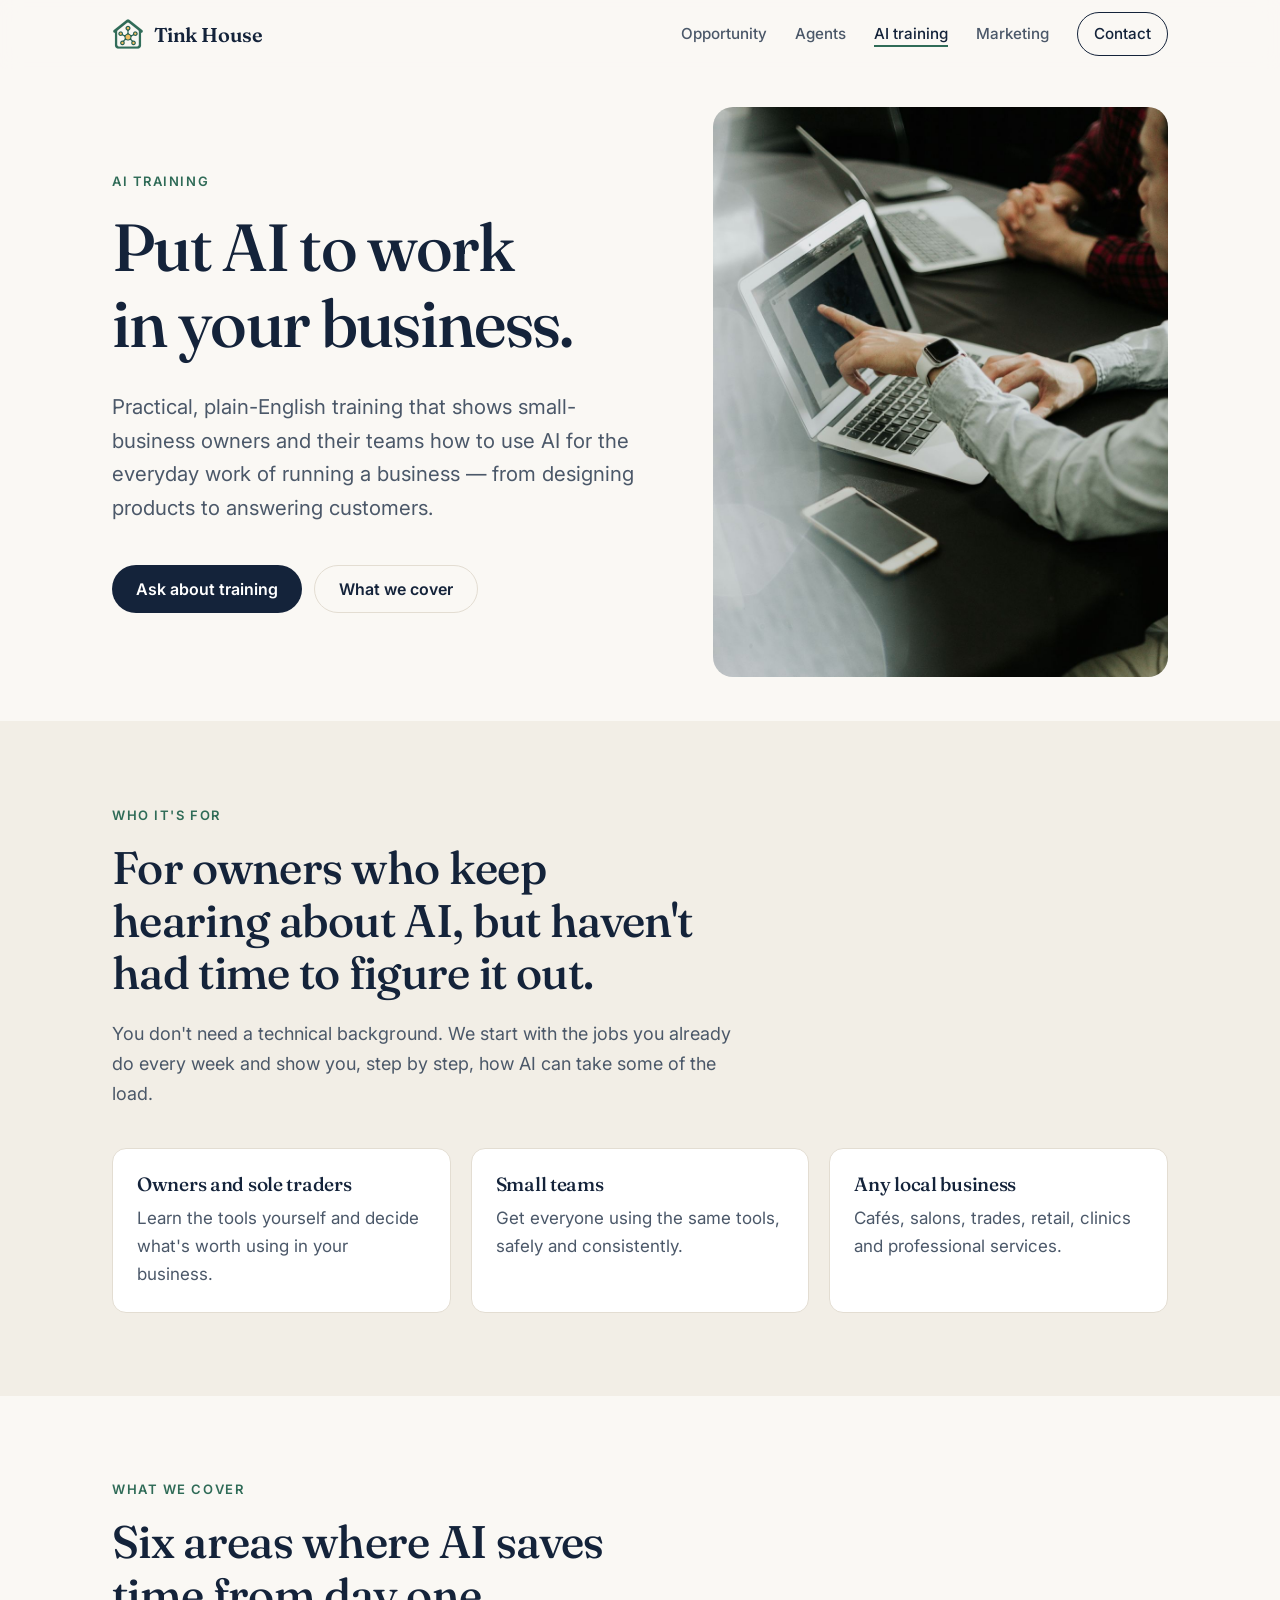
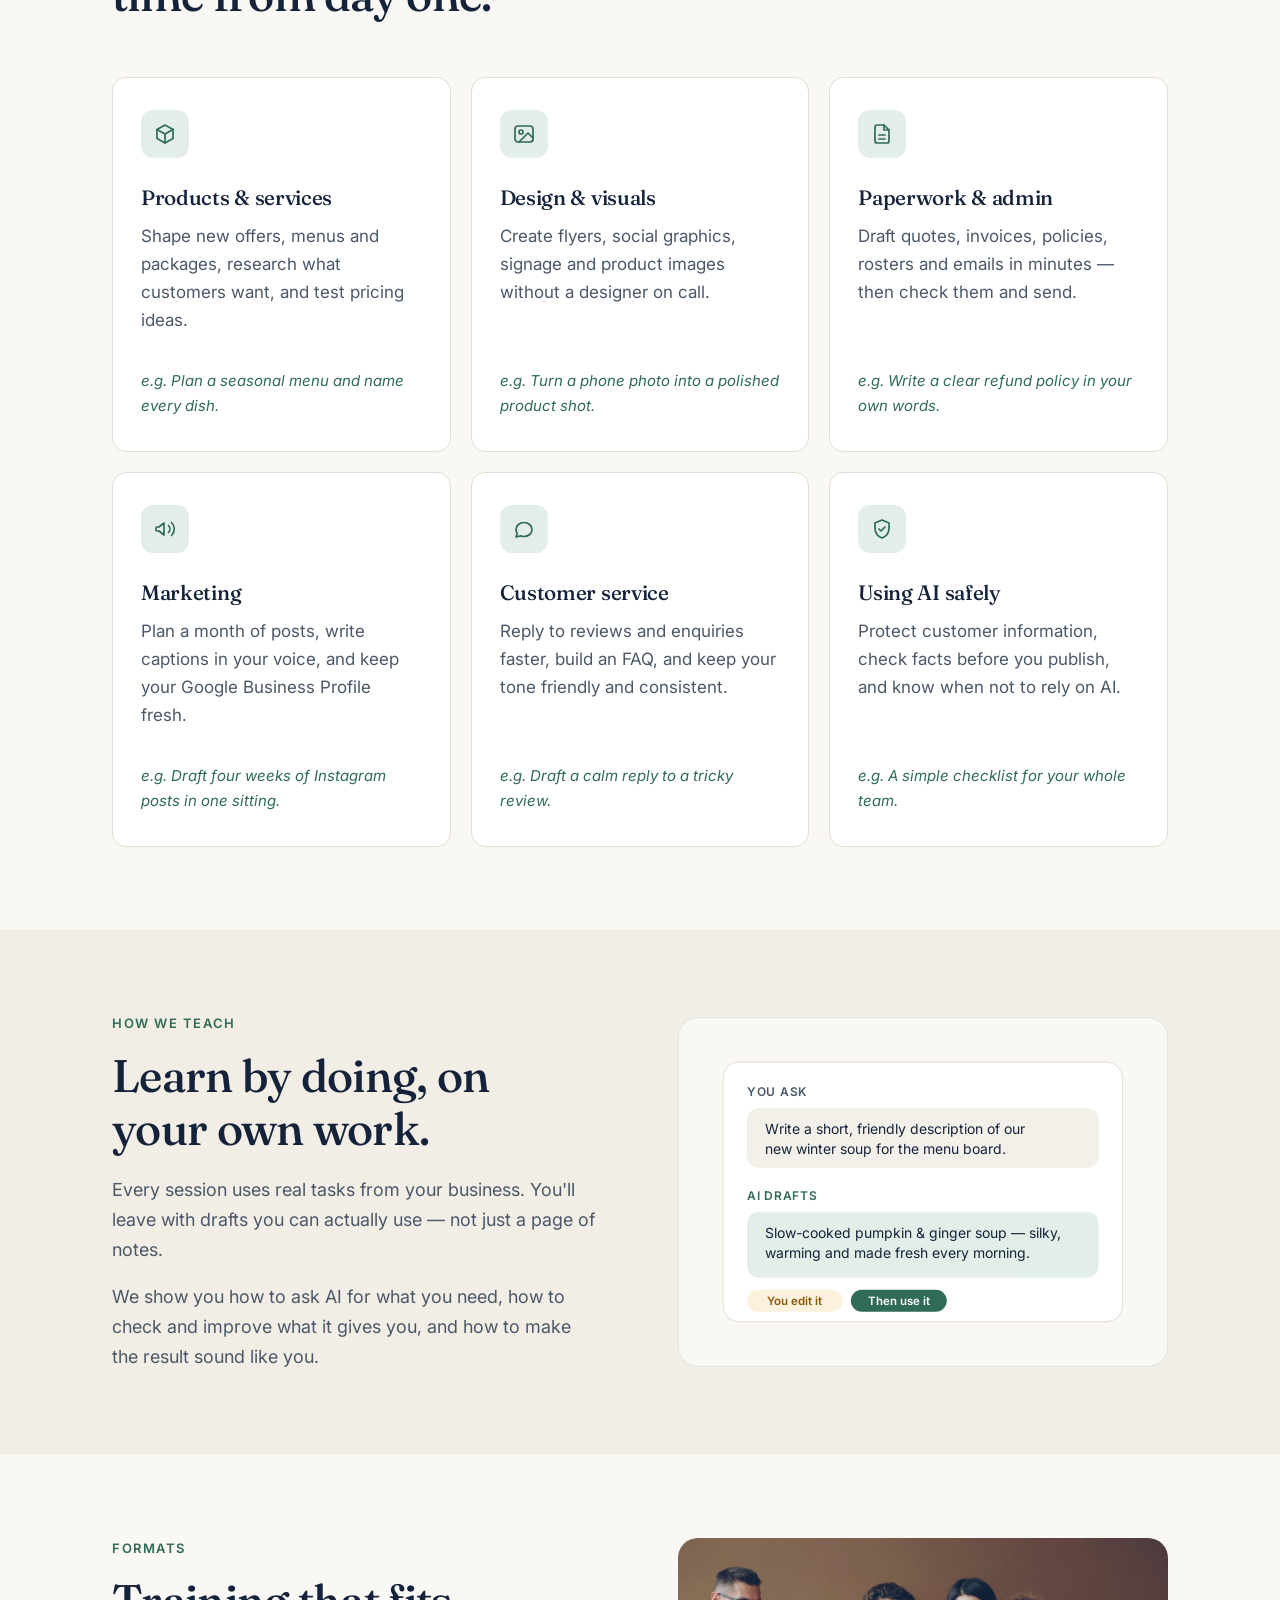
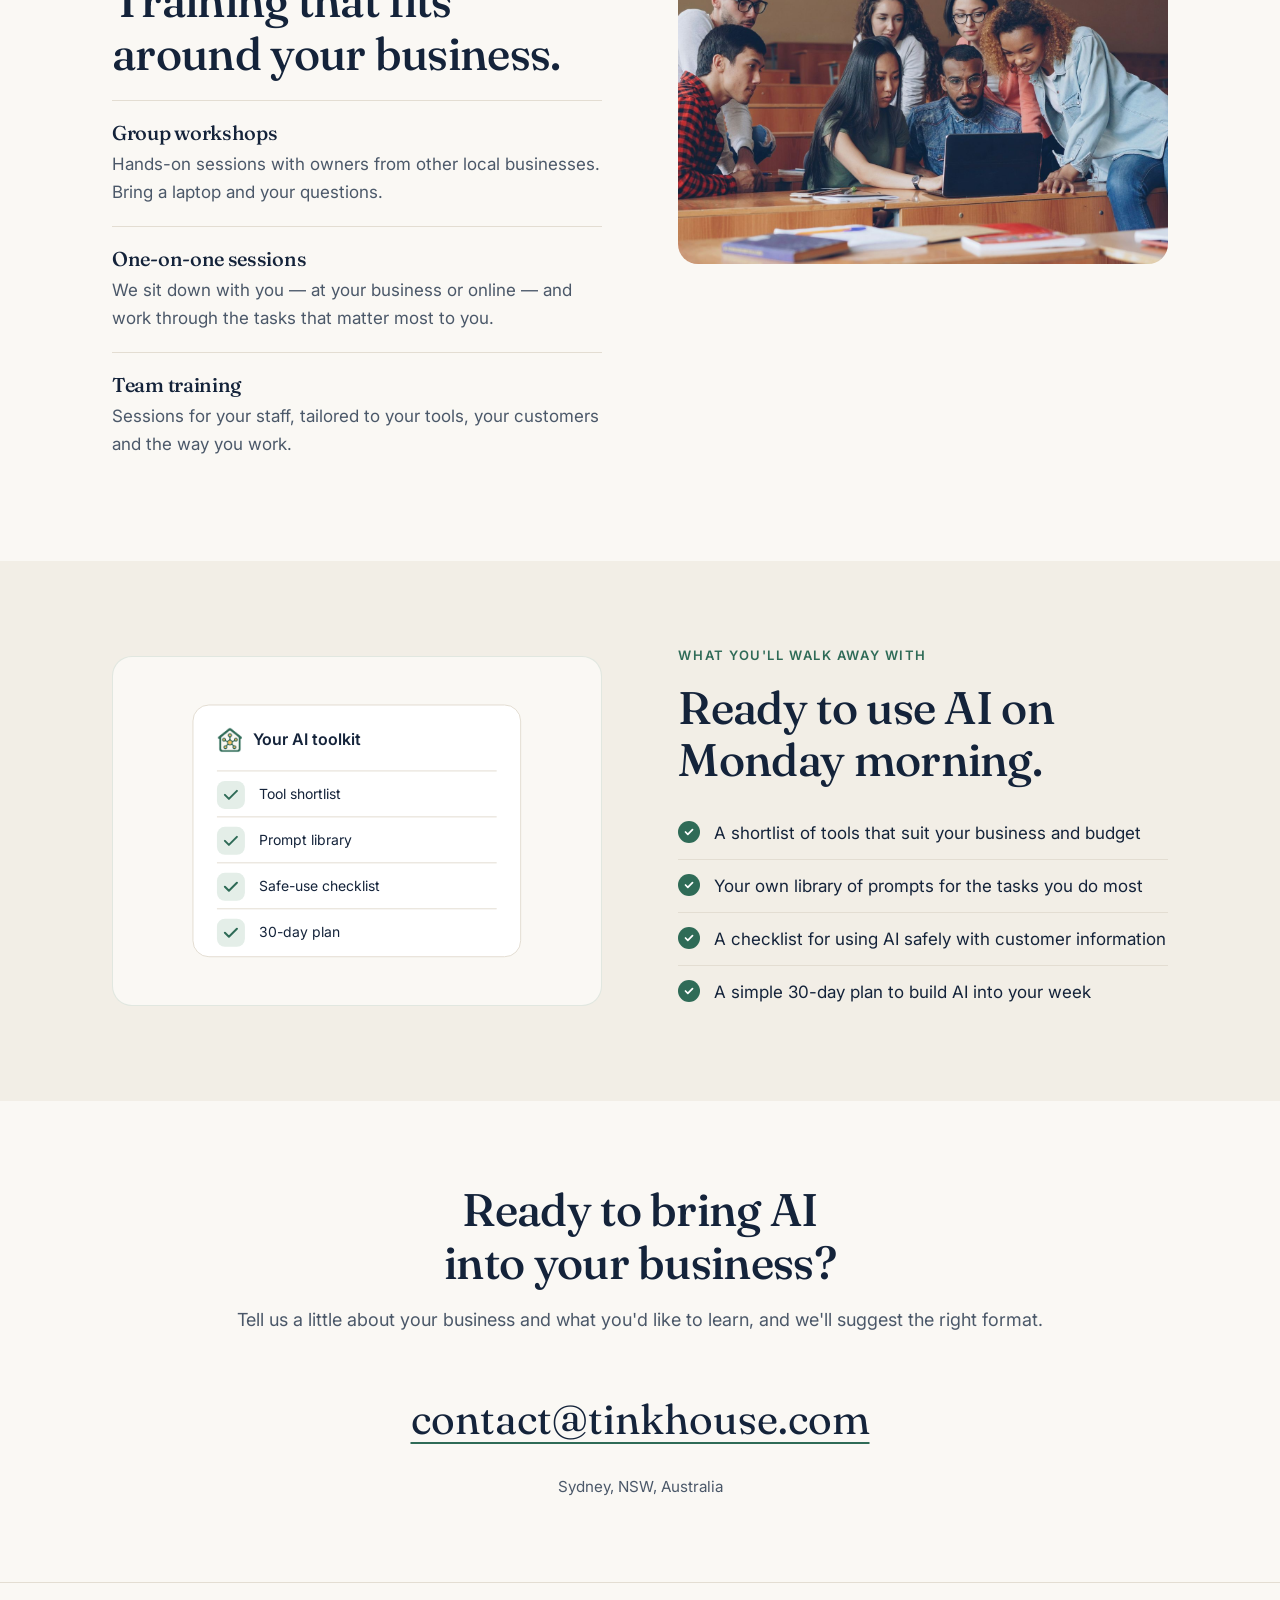
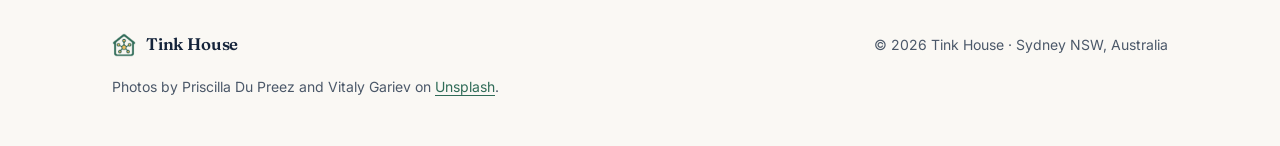
==== ai-training/index.html @ 7a5f5cc2 "Add AI training and marketing service pages, photos and channel icons - New pages: /ai-training/ and" ====
<!doctype html>
<html lang="en-AU">
<head>
  <meta charset="utf-8">
  <meta name="viewport" content="width=device-width, initial-scale=1">
  <title>AI training for small businesses — Tink House</title>
  <meta name="description" content="Practical, plain-English AI training for small-business owners and teams in Sydney — product design, visuals, paperwork, marketing and customer service.">
  <link rel="canonical" href="https://www.tinkhouse.com/ai-training/">
  <meta name="theme-color" content="#FAF8F4">

  <meta property="og:type" content="website">
  <meta property="og:site_name" content="Tink House">
  <meta property="og:title" content="AI training for small businesses — Tink House">
  <meta property="og:description" content="Practical, plain-English training that shows owners and their teams how to use AI for the everyday work of running a business.">
  <meta property="og:url" content="https://www.tinkhouse.com/ai-training/">
  <meta property="og:image" content="https://www.tinkhouse.com/assets/img/og-image.png">
  <meta property="og:image:width" content="1200">
  <meta property="og:image:height" content="630">
  <meta property="og:locale" content="en_AU">
  <meta name="twitter:card" content="summary_large_image">

  <link rel="icon" href="/favicon.ico" sizes="48x48">
  <link rel="icon" href="/assets/img/favicon-32x32.png" type="image/png" sizes="32x32">
  <link rel="apple-touch-icon" href="/assets/img/apple-touch-icon.png">
  <link rel="preconnect" href="https://fonts.googleapis.com">
  <link rel="preconnect" href="https://fonts.gstatic.com" crossorigin>
  <link href="https://fonts.googleapis.com/css2?family=Fraunces:opsz,wght@9..144,400;9..144,500;9..144,600&family=Inter:wght@400;500;600&display=swap" rel="stylesheet">
  <link rel="stylesheet" href="/assets/css/style.css">
  <script src="/assets/js/main.js" defer></script>
</head>
<body>
  <a class="skip-link" href="#main">Skip to content</a>

  <header class="site-header">
    <div class="container header-inner">
      <a class="brand" href="/" aria-label="Tink House home">
        <img src="/assets/img/logo.png" alt="" width="32" height="32">
        <span>Tink House</span>
      </a>
      <button class="nav-toggle" type="button" aria-expanded="false" aria-controls="site-nav">
        <span class="sr-only">Menu</span>
        <svg viewBox="0 0 24 24" width="24" height="24" aria-hidden="true"><path d="M4 7h16M4 12h16M4 17h16" /></svg>
      </button>
      <nav id="site-nav" class="site-nav" aria-label="Main">
        <a href="/#opportunity">Opportunity</a>
        <a href="/#building">Agents</a>
        <a href="/ai-training/" aria-current="page">AI training</a>
        <a href="/marketing/">Marketing</a>
        <a href="#contact" class="nav-cta">Contact</a>
      </nav>
    </div>
  </header>

  <main id="main">
    <!-- Hero -->
    <section class="hero" id="top">
      <div class="container hero-grid">
        <div class="hero-copy">
          <p class="eyebrow">AI training</p>
          <h1>Put AI to work in your business.</h1>
          <p class="lede">Practical, plain-English training that shows small-business owners and their teams how to use AI for the everyday work of running a business — from designing products to answering customers.</p>
          <div class="actions">
            <a class="btn btn-primary" href="mailto:contact@tinkhouse.com?subject=AI%20training">Ask about training</a>
            <a class="btn btn-ghost" href="#modules">What we cover</a>
          </div>
        </div>
        <figure class="hero-photo">
          <img src="/assets/img/photos/training-hero.jpg" alt="Two people working through a task together on a laptop" width="1000" height="1250" fetchpriority="high">
        </figure>
      </div>
    </section>

    <!-- Who it's for -->
    <section class="section section-alt" aria-labelledby="who-title">
      <div class="container">
        <p class="eyebrow">Who it's for</p>
        <h2 id="who-title">For owners who keep hearing about AI, but haven't had time to figure it out.</h2>
        <p class="section-intro">You don't need a technical background. We start with the jobs you already do every week and show you, step by step, how AI can take some of the load.</p>

        <ul class="mini-tiles">
          <li>
            <h3>Owners and sole traders</h3>
            <p>Learn the tools yourself and decide what's worth using in your business.</p>
          </li>
          <li>
            <h3>Small teams</h3>
            <p>Get everyone using the same tools, safely and consistently.</p>
          </li>
          <li>
            <h3>Any local business</h3>
            <p>Cafés, salons, trades, retail, clinics and professional services.</p>
          </li>
        </ul>
      </div>
    </section>

    <!-- Modules -->
    <section class="section" id="modules" aria-labelledby="modules-title">
      <div class="container">
        <p class="eyebrow">What we cover</p>
        <h2 id="modules-title">Six areas where AI saves time from day one.</h2>

        <div class="cards cards-6">
          <article class="card">
            <div class="card-icon" aria-hidden="true">
              <svg viewBox="0 0 24 24"><path d="M4 7.5 12 3l8 4.5v9L12 21l-8-4.5z"/><path d="M4 7.5 12 12l8-4.5M12 12v9"/></svg>
            </div>
            <h3>Products &amp; services</h3>
            <p>Shape new offers, menus and packages, research what customers want, and test pricing ideas.</p>
            <p class="card-example">e.g. Plan a seasonal menu and name every dish.</p>
          </article>

          <article class="card">
            <div class="card-icon" aria-hidden="true">
              <svg viewBox="0 0 24 24"><rect x="3" y="4" width="18" height="16" rx="3"/><circle cx="9" cy="10" r="2"/><path d="m21 16-5-5-9 9"/></svg>
            </div>
            <h3>Design &amp; visuals</h3>
            <p>Create flyers, social graphics, signage and product images without a designer on call.</p>
            <p class="card-example">e.g. Turn a phone photo into a polished product shot.</p>
          </article>

          <article class="card">
            <div class="card-icon" aria-hidden="true">
              <svg viewBox="0 0 24 24"><path d="M14 3H7a2 2 0 0 0-2 2v14a2 2 0 0 0 2 2h10a2 2 0 0 0 2-2V8z"/><path d="M14 3v5h5M9 13h6M9 17h6"/></svg>
            </div>
            <h3>Paperwork &amp; admin</h3>
            <p>Draft quotes, invoices, policies, rosters and emails in minutes — then check them and send.</p>
            <p class="card-example">e.g. Write a clear refund policy in your own words.</p>
          </article>

          <article class="card">
            <div class="card-icon" aria-hidden="true">
              <svg viewBox="0 0 24 24"><path d="M3 11v2a1 1 0 0 0 1 1h2l5 4V6L6 10H4a1 1 0 0 0-1 1z"/><path d="M15.5 8.5a5 5 0 0 1 0 7M18.5 5.5a9 9 0 0 1 0 13"/></svg>
            </div>
            <h3>Marketing</h3>
            <p>Plan a month of posts, write captions in your voice, and keep your Google Business Profile fresh.</p>
            <p class="card-example">e.g. Draft four weeks of Instagram posts in one sitting.</p>
          </article>

          <article class="card">
            <div class="card-icon" aria-hidden="true">
              <svg viewBox="0 0 24 24"><path d="M20 12.5c0 4-3.6 7-8 7-1.2 0-2.3-.2-3.3-.6L4 20l1.2-3.6C4.4 15.3 4 14 4 12.5c0-4 3.6-7 8-7s8 3 8 7z"/></svg>
            </div>
            <h3>Customer service</h3>
            <p>Reply to reviews and enquiries faster, build an FAQ, and keep your tone friendly and consistent.</p>
            <p class="card-example">e.g. Draft a calm reply to a tricky review.</p>
          </article>

          <article class="card">
            <div class="card-icon" aria-hidden="true">
              <svg viewBox="0 0 24 24"><path d="M12 3 5 6v5c0 4.5 3 8.4 7 10 4-1.6 7-5.5 7-10V6z"/><path d="m9 12 2 2 4-4"/></svg>
            </div>
            <h3>Using AI safely</h3>
            <p>Protect customer information, check facts before you publish, and know when not to rely on AI.</p>
            <p class="card-example">e.g. A simple checklist for your whole team.</p>
          </article>
        </div>
      </div>
    </section>

    <!-- Learn by doing -->
    <section class="section section-alt" aria-labelledby="doing-title">
      <div class="container split-media">
        <div>
          <p class="eyebrow">How we teach</p>
          <h2 id="doing-title">Learn by doing, on your own work.</h2>
          <p class="split-text">Every session uses real tasks from your business. You'll leave with drafts you can actually use — not just a page of notes.</p>
          <p class="split-text">We show you how to ask AI for what you need, how to check and improve what it gives you, and how to make the result sound like you.</p>
        </div>
        <figure class="illus">
          <svg viewBox="0 0 440 300" role="img" aria-label="Illustration: an owner asks AI to write a menu description and gets a draft back to edit">
            <g font-family="Inter, system-ui, sans-serif">
              <rect x="20" y="20" width="400" height="260" rx="16" fill="#fff" stroke="#E3DDD2"/>
              <text x="44" y="54" font-size="12" font-weight="600" fill="#4B5869" letter-spacing=".06em">YOU ASK</text>
              <rect x="44" y="66" width="352" height="60" rx="12" fill="#F3F0EA"/>
              <text x="62" y="92" font-size="14" fill="#14233A">Write a short, friendly description of our</text>
              <text x="62" y="112" font-size="14" fill="#14233A">new winter soup for the menu board.</text>

              <text x="44" y="158" font-size="12" font-weight="600" fill="#2F6B57" letter-spacing=".06em">AI DRAFTS</text>
              <rect x="44" y="170" width="352" height="66" rx="12" fill="#E4EEE8"/>
              <text x="62" y="196" font-size="14" fill="#14233A">Slow-cooked pumpkin &amp; ginger soup — silky,</text>
              <text x="62" y="216" font-size="14" fill="#14233A">warming and made fresh every morning.</text>

              <rect x="44" y="248" width="96" height="22" rx="11" fill="#FBF1DC"/>
              <text x="92" y="263" font-size="11.5" font-weight="600" fill="#8A5A0B" text-anchor="middle">You edit it</text>
              <rect x="148" y="248" width="96" height="22" rx="11" fill="#2F6B57"/>
              <text x="196" y="263" font-size="11.5" font-weight="600" fill="#fff" text-anchor="middle">Then use it</text>
            </g>
          </svg>
        </figure>
      </div>
    </section>

    <!-- Formats -->
    <section class="section" aria-labelledby="formats-title">
      <div class="container">
        <div class="split-media split-media-top">
          <div>
            <p class="eyebrow">Formats</p>
            <h2 id="formats-title">Training that fits around your business.</h2>
            <ul class="format-list">
              <li>
                <h3>Group workshops</h3>
                <p>Hands-on sessions with owners from other local businesses. Bring a laptop and your questions.</p>
              </li>
              <li>
                <h3>One-on-one sessions</h3>
                <p>We sit down with you — at your business or online — and work through the tasks that matter most to you.</p>
              </li>
              <li>
                <h3>Team training</h3>
                <p>Sessions for your staff, tailored to your tools, your customers and the way you work.</p>
              </li>
            </ul>
          </div>
          <figure class="photo">
            <img src="/assets/img/photos/training-workshop.jpg" alt="A small group gathered around a laptop during a hands-on workshop" width="1400" height="933" loading="lazy">
          </figure>
        </div>
      </div>
    </section>

    <!-- Takeaways -->
    <section class="section section-alt" aria-labelledby="takeaways-title">
      <div class="container split-media split-media-reverse">
        <div>
          <p class="eyebrow">What you'll walk away with</p>
          <h2 id="takeaways-title">Ready to use AI on Monday morning.</h2>
          <ul class="checklist">
            <li>A shortlist of tools that suit your business and budget</li>
            <li>Your own library of prompts for the tasks you do most</li>
            <li>A checklist for using AI safely with customer information</li>
            <li>A simple 30-day plan to build AI into your week</li>
          </ul>
        </div>
        <figure class="illus">
          <svg viewBox="0 0 440 300" role="img" aria-label="Illustration: a toolkit card listing a tool shortlist, a prompt library, a safe-use checklist and a 30-day plan">
            <g font-family="Inter, system-ui, sans-serif">
              <rect x="56" y="24" width="328" height="252" rx="16" fill="#fff" stroke="#E3DDD2"/>
              <image href="/assets/img/logo.png" x="80" y="46" width="26" height="26"/>
              <text x="116" y="64" font-size="16" font-weight="600" fill="#14233A">Your AI toolkit</text>
              <g stroke="#E3DDD2"><path d="M80 90h280M80 136h280M80 182h280M80 228h280"/></g>
              <g font-size="14" fill="#14233A">
                <text x="122" y="118">Tool shortlist</text>
                <text x="122" y="164">Prompt library</text>
                <text x="122" y="210">Safe-use checklist</text>
                <text x="122" y="256">30-day plan</text>
              </g>
              <g fill="#E4EEE8">
                <rect x="80" y="100" width="28" height="28" rx="8"/>
                <rect x="80" y="146" width="28" height="28" rx="8"/>
                <rect x="80" y="192" width="28" height="28" rx="8"/>
                <rect x="80" y="238" width="28" height="28" rx="8"/>
              </g>
              <g fill="none" stroke="#2F6B57" stroke-width="2" stroke-linecap="round" stroke-linejoin="round">
                <path d="m88 114 4 4 8-8M88 160l4 4 8-8M88 206l4 4 8-8M88 252l4 4 8-8"/>
              </g>
            </g>
          </svg>
        </figure>
      </div>
    </section>

    <!-- Contact -->
    <section class="section contact" id="contact" aria-labelledby="contact-title">
      <div class="container">
        <h2 id="contact-title">Ready to bring AI into your business?</h2>
        <p>Tell us a little about your business and what you'd like to learn, and we'll suggest the right format.</p>
        <a class="contact-email" href="mailto:contact@tinkhouse.com?subject=AI%20training">contact@tinkhouse.com</a>
        <p class="contact-place">Sydney, NSW, Australia</p>
      </div>
    </section>
  </main>

  <footer class="site-footer">
    <div class="container">
      <div class="footer-top">
        <a class="brand brand-small" href="/">
          <img src="/assets/img/logo.png" alt="" width="24" height="24">
          <span>Tink House</span>
        </a>
        <p>&copy; <span data-year>2026</span> Tink House · Sydney NSW, Australia</p>
      </div>
      <p class="credits">Photos by Priscilla Du Preez and Vitaly Gariev on <a href="https://unsplash.com" rel="noopener">Unsplash</a>.</p>
    </div>
  </footer>
</body>
</html>
---- assets/css/style.css ----
/* ==========================================================================
   Tink House — design tokens
   Change brand colours here once a final logo/palette is decided.
   ========================================================================== */
:root {
  color-scheme: light;

  --bg: #FAF8F4;          /* warm off-white */
  --bg-alt: #F2EEE6;      /* section band */
  --surface: #FFFFFF;
  --ink: #14233A;         /* deep navy */
  --ink-soft: #4B5869;
  --line: #E3DDD2;
  --accent: #2F6B57;      /* eucalyptus green */
  --accent-strong: #24584A;
  --accent-soft: #E4EEE8;

  --font-display: "Fraunces", Georgia, "Times New Roman", serif;
  --font-body: "Inter", system-ui, -apple-system, "Segoe UI", Roboto, sans-serif;

  --radius: 14px;
  --container: 1120px;
  --gutter: clamp(16px, 4vw, 32px);
  --section-y: clamp(48px, 6.5vw, 88px);
}

/* ==========================================================================
   Base
   ========================================================================== */
*,
*::before,
*::after { box-sizing: border-box; }

html { scroll-behavior: smooth; scroll-padding-top: 80px; }
@media (prefers-reduced-motion: reduce) { html { scroll-behavior: auto; } }

body {
  margin: 0;
  background: var(--bg);
  color: var(--ink);
  font-family: var(--font-body);
  font-size: 1.0625rem;
  line-height: 1.65;
  -webkit-font-smoothing: antialiased;
  text-rendering: optimizeLegibility;
}

img, svg { display: block; max-width: 100%; }

h1, h2, h3 {
  font-family: var(--font-display);
  font-weight: 500;
  line-height: 1.15;
  letter-spacing: -0.015em;
  margin: 0;
  text-wrap: balance;
}
h1 { font-size: clamp(2.5rem, 6.2vw, 4.5rem); letter-spacing: -0.025em; }
h2 { font-size: clamp(1.9rem, 4vw, 2.85rem); }
h3 { font-size: 1.3rem; }

p { margin: 0 0 1em; }
p:last-child { margin-bottom: 0; }

a { color: var(--accent); text-underline-offset: 3px; }
a:hover { color: var(--accent-strong); }

:focus-visible {
  outline: 3px solid var(--accent);
  outline-offset: 3px;
  border-radius: 4px;
}

.container {
  width: 100%;
  max-width: var(--container);
  margin-inline: auto;
  padding-inline: var(--gutter);
}

.sr-only {
  position: absolute;
  width: 1px; height: 1px;
  padding: 0; margin: -1px;
  overflow: hidden;
  clip: rect(0 0 0 0);
  white-space: nowrap;
  border: 0;
}

.skip-link {
  position: absolute;
  left: 16px; top: -48px;
  padding: 8px 14px;
  background: var(--ink);
  color: #fff;
  border-radius: 8px;
  z-index: 100;
}
.skip-link:focus { top: 12px; color: #fff; }

/* ==========================================================================
   Header
   ========================================================================== */
.site-header {
  position: sticky;
  top: 0;
  z-index: 50;
  background: color-mix(in srgb, var(--bg) 88%, transparent);
  backdrop-filter: saturate(160%) blur(10px);
  -webkit-backdrop-filter: saturate(160%) blur(10px);
  border-bottom: 1px solid transparent;
  transition: border-color .2s ease;
}
.site-header.is-scrolled { border-bottom-color: var(--line); }

.header-inner {
  display: flex;
  align-items: center;
  justify-content: space-between;
  min-height: 68px;
  gap: 16px;
}

.brand {
  display: inline-flex;
  align-items: center;
  gap: 10px;
  color: var(--ink);
  text-decoration: none;
  font-family: var(--font-display);
  font-size: 1.25rem;
  font-weight: 600;
  letter-spacing: -0.01em;
}
.brand:hover { color: var(--ink); }

.site-nav {
  display: flex;
  align-items: center;
  gap: 28px;
}
.site-nav a {
  color: var(--ink-soft);
  text-decoration: none;
  font-size: 0.95rem;
  font-weight: 500;
}
.site-nav a:hover { color: var(--ink); }
.site-nav a[aria-current="page"] { color: var(--ink); text-decoration: underline; text-decoration-color: var(--accent); text-decoration-thickness: 2px; text-underline-offset: 6px; }
.site-nav .nav-cta {
  color: var(--ink);
  padding: 8px 16px;
  border: 1px solid var(--ink);
  border-radius: 999px;
}
.site-nav .nav-cta:hover { background: var(--ink); color: #fff; }

.nav-toggle {
  display: none;
  background: none;
  border: 0;
  padding: 8px;
  margin-right: -8px;
  color: var(--ink);
  cursor: pointer;
}
.nav-toggle svg { fill: none; stroke: currentColor; stroke-width: 1.8; stroke-linecap: round; }

@media (max-width: 760px) {
  .nav-toggle { display: block; }
  .site-nav {
    position: absolute;
    top: 100%;
    left: 0; right: 0;
    flex-direction: column;
    align-items: stretch;
    gap: 0;
    padding: 8px var(--gutter) 20px;
    background: var(--bg);
    border-bottom: 1px solid var(--line);
    display: none;
  }
  .site-nav.is-open { display: flex; }
  .site-nav a { padding: 14px 0; font-size: 1.05rem; border-bottom: 1px solid var(--line); }
  .site-nav .nav-cta { margin-top: 16px; text-align: center; border-bottom: 1px solid var(--ink); }
}

/* ==========================================================================
   Hero
   ========================================================================== */
.hero {
  padding-block: clamp(24px, 3vw, 40px) clamp(32px, 3.5vw, 48px);
}
.hero-grid {
  display: grid;
  grid-template-columns: 1.15fr 1fr;
  gap: clamp(40px, 6vw, 88px);
  align-items: center;
}
.hero h1 { max-width: 15ch; font-size: clamp(2.5rem, 5.2vw, 4.25rem); }

/* Channels strip */
.sprite { position: absolute; width: 0; height: 0; overflow: hidden; }
.channel-icon { flex-shrink: 0; fill: #000; color: #000; }

.channels {
  border-block: 1px solid var(--line);
  padding-block: 28px;
}
.channels-inner {
  display: flex;
  align-items: center;
  justify-content: space-between;
  gap: 24px 48px;
}
.channels-label {
  margin: 0;
  max-width: 17rem;
  font-size: 0.9375rem;
  color: var(--ink-soft);
}
.channels-list {
  list-style: none;
  display: flex;
  flex-wrap: wrap;
  align-items: center;
  gap: 16px 40px;
  margin: 0;
  padding: 0;
}
.channels-list li {
  display: inline-flex;
  align-items: center;
  gap: 10px;
  font-weight: 600;
  font-size: 1rem;
  color: var(--ink);
}
.channels-list .channel-icon { width: 24px; height: 24px; }

@media (max-width: 960px) {
  .channels-inner { flex-direction: column; align-items: flex-start; }
  .channels-label { max-width: none; }
}
@media (max-width: 480px) {
  .channels-list { display: grid; grid-template-columns: 1fr 1fr; gap: 16px 12px; width: 100%; }
  .channels-list li { font-size: 0.9375rem; }
}

/* Photos */
.hero-photo,
.photo { margin: 0; }
.hero-photo img,
.photo img {
  width: 100%;
  height: auto;
  border-radius: 20px;
  object-fit: cover;
}
.hero-photo img { aspect-ratio: 4 / 5; }
.photo img { aspect-ratio: 3 / 2; }

@media (max-width: 860px) {
  .hero-grid { grid-template-columns: 1fr; }
  .hero-photo img { aspect-ratio: 4 / 3; }
}
.lede {
  margin-top: 28px;
  max-width: 40rem;
  font-size: clamp(1.125rem, 1.6vw, 1.3rem);
  color: var(--ink-soft);
}

.badge {
  display: inline-flex;
  align-items: center;
  gap: 10px;
  margin-bottom: 28px;
  padding: 6px 14px;
  border: 1px solid var(--line);
  border-radius: 999px;
  background: var(--surface);
  font-size: 0.875rem;
  font-weight: 500;
  color: var(--ink-soft);
}
.badge .dot {
  width: 8px; height: 8px;
  border-radius: 50%;
  background: var(--accent);
  box-shadow: 0 0 0 4px var(--accent-soft);
}

.actions {
  display: flex;
  flex-wrap: wrap;
  gap: 12px;
  margin-top: 40px;
}

.btn {
  display: inline-flex;
  align-items: center;
  justify-content: center;
  min-height: 48px;
  padding: 0 24px;
  border-radius: 999px;
  font-weight: 600;
  font-size: 1rem;
  text-decoration: none;
  transition: background .15s ease, color .15s ease, border-color .15s ease;
}
.btn-primary { background: var(--ink); color: #fff; }
.btn-primary:hover { background: var(--accent-strong); color: #fff; }
.btn-ghost { color: var(--ink); border: 1px solid var(--line); background: transparent; }
.btn-ghost:hover { border-color: var(--ink); color: var(--ink); }

/* ==========================================================================
   Sections
   ========================================================================== */
.section { padding-block: var(--section-y); }
.section-alt { background: var(--bg-alt); }

.eyebrow {
  margin-bottom: 16px;
  font-size: 0.8125rem;
  font-weight: 600;
  letter-spacing: 0.12em;
  text-transform: uppercase;
  color: var(--accent);
}
.section h2 { max-width: 22ch; }
.section-intro {
  margin-top: 20px;
  max-width: 40rem;
  font-size: 1.125rem;
  color: var(--ink-soft);
}

/* Opportunity — intro + photo */
.opportunity-grid {
  display: grid;
  grid-template-columns: 1fr 1fr;
  gap: clamp(32px, 6vw, 88px);
  align-items: start;
}
/* Same background as the strip above, so a full section gap reads as empty space. */
.channels + .section { padding-top: clamp(40px, 4.5vw, 64px); }
@media (max-width: 860px) {
  .opportunity-grid { grid-template-columns: 1fr; }
}

/* Opportunity — stats */
.stats {
  display: grid;
  grid-template-columns: repeat(3, 1fr);
  gap: 0;
  margin: 56px 0 0;
  border-top: 1px solid var(--ink);
}
.stat {
  display: flex;
  flex-direction: column-reverse;
  justify-content: flex-end;
  gap: 12px;
  padding: 28px 28px 28px 0;
}
.stat + .stat { padding-left: 28px; border-left: 1px solid var(--line); }
.stat dd {
  margin: 0;
  font-family: var(--font-display);
  font-size: clamp(3rem, 7vw, 5rem);
  font-weight: 400;
  line-height: 1;
  letter-spacing: -0.03em;
  color: var(--ink);
}
.stat dd sup { font-family: var(--font-body); font-size: 0.8rem; vertical-align: top; margin-left: 4px; }
.stat dd sup a { text-decoration: none; }
.stat dt { color: var(--ink-soft); max-width: 22ch; }

.footnote {
  margin-top: 24px;
  font-size: 0.875rem;
  color: var(--ink-soft);
}

@media (max-width: 760px) {
  .stats { grid-template-columns: 1fr; }
  .stat { padding: 24px 0; }
  .stat + .stat { padding-left: 0; border-left: 0; border-top: 1px solid var(--line); }
}

/* Problem */
.problem-list {
  list-style: none;
  counter-reset: problem;
  margin: 56px 0 0;
  padding: 0;
  display: grid;
  grid-template-columns: repeat(3, 1fr);
  gap: 40px;
}
.problem-list li {
  counter-increment: problem;
  padding-top: 24px;
  border-top: 1px solid var(--ink);
}
.problem-list li::before {
  content: "0" counter(problem);
  display: block;
  margin-bottom: 16px;
  font-size: 0.875rem;
  font-weight: 600;
  color: var(--accent);
}
.problem-list h3 { margin-bottom: 12px; }
.problem-list p { color: var(--ink-soft); }

@media (max-width: 860px) {
  .problem-list { grid-template-columns: 1fr; gap: 32px; }
}

/* Why now */
.narrow-grid {
  display: grid;
  grid-template-columns: 1.1fr 1fr;
  gap: clamp(40px, 6vw, 88px);
  align-items: center;
}
.narrow-grid h2 { margin-bottom: 24px; }
.narrow-grid p:not(.eyebrow) { color: var(--ink-soft); font-size: 1.125rem; }

.compare {
  display: grid;
  grid-template-columns: 1fr 1fr;
  border: 1px solid var(--line);
  border-radius: var(--radius);
  overflow: hidden;
  background: var(--surface);
}
.compare-col { padding: 28px; }
.compare-col h3 {
  margin-bottom: 18px;
  font-family: var(--font-body);
  font-size: 0.8125rem;
  font-weight: 600;
  letter-spacing: 0.12em;
  text-transform: uppercase;
  color: var(--ink-soft);
}
.compare-col ul { list-style: none; margin: 0; padding: 0; }
.compare-col li {
  padding: 12px 0;
  border-top: 1px solid var(--line);
  font-size: 0.975rem;
  color: var(--ink-soft);
  line-height: 1.45;
}
.compare-now { background: var(--ink); }
.compare-now h3 { color: #A9D3C1; }
.compare-now li { color: #fff; border-top-color: rgba(255, 255, 255, .14); }

@media (max-width: 860px) {
  .narrow-grid { grid-template-columns: 1fr; }
}
@media (max-width: 480px) {
  .compare { grid-template-columns: 1fr; }
}

/* What we're building — cards */
.cards {
  display: grid;
  grid-template-columns: repeat(3, 1fr);
  gap: 20px;
  margin-top: 56px;
}
.card {
  display: flex;
  flex-direction: column;
  padding: 32px 28px;
  background: var(--surface);
  border: 1px solid var(--line);
  border-radius: var(--radius);
}
.card-icon {
  display: grid;
  place-items: center;
  width: 48px; height: 48px;
  margin-bottom: 28px;
  border-radius: 12px;
  background: var(--accent-soft);
  color: var(--accent);
}
.card-icon svg {
  width: 24px; height: 24px;
  fill: none;
  stroke: currentColor;
  stroke-width: 1.7;
  stroke-linecap: round;
  stroke-linejoin: round;
}
.card-tag {
  margin-bottom: 8px;
  font-size: 0.75rem;
  font-weight: 600;
  letter-spacing: 0.1em;
  text-transform: uppercase;
  color: var(--ink-soft);
}
.card h3 { margin-bottom: 12px; }
.card > p:not(.card-tag) { color: var(--ink-soft); }

.card-channels {
  list-style: none;
  display: flex;
  flex-wrap: wrap;
  gap: 8px 16px;
  margin: auto 0 0;
  padding: 20px 0 0;
  font-size: 0.875rem;
  font-weight: 500;
  color: var(--ink);
}
.card-channels li { display: inline-flex; align-items: center; gap: 6px; }
.card-channels .channel-icon { width: 16px; height: 16px; }

@media (max-width: 920px) {
  .cards { grid-template-columns: 1fr; max-width: 560px; }
}

/* Why Tink House — 2×2 illustrated cards */
.why-grid {
  display: grid;
  grid-template-columns: repeat(2, 1fr);
  gap: 24px;
  margin-top: 56px;
}
.why-card {
  padding: clamp(20px, 3vw, 32px);
  border-radius: 20px;
  background: var(--accent-soft);
}
.why-visual {
  margin-bottom: 28px;
  padding: 12px;
  border-radius: 14px;
  background: var(--bg);
  border: 1px solid rgba(47, 107, 87, .12);
}
.why-visual svg { width: 100%; height: auto; }
.why-card h3 { margin-bottom: 10px; font-size: clamp(1.3rem, 2.2vw, 1.6rem); }
.why-card p { color: var(--ink-soft); max-width: 34rem; }

@media (max-width: 820px) {
  .why-grid { grid-template-columns: 1fr; gap: 16px; }
}
@media (max-width: 480px) {
  .why-card { padding: 12px 12px 24px; }
  .why-visual { padding: 4px; margin-bottom: 20px; }
  .why-card h3,
  .why-card p { padding-inline: 8px; }
}

/* ==========================================================================
   Service pages (AI training, Marketing) and home services
   ========================================================================== */
.section-tight { padding-block: calc(var(--section-y) * 0.75); }

/* Six-card grid */
.cards-6 { grid-template-columns: repeat(3, 1fr); }
.card-example {
  margin: auto 0 0;
  padding-top: 18px;
  font-size: 0.9375rem;
  font-style: italic;
  color: var(--accent) !important;
}
@media (max-width: 920px) {
  .cards-6 { grid-template-columns: repeat(2, 1fr); max-width: none; }
}
@media (max-width: 620px) {
  .cards-6 { grid-template-columns: 1fr; }
}

/* Small tiles under an intro */
.mini-tiles {
  list-style: none;
  display: grid;
  grid-template-columns: repeat(3, 1fr);
  gap: 20px;
  margin: 40px 0 0;
  padding: 0;
}
.mini-tiles li {
  padding: 24px;
  border-radius: var(--radius);
  background: var(--surface);
  border: 1px solid var(--line);
}
.mini-tiles h3 { margin-bottom: 8px; font-size: 1.2rem; }
.mini-tiles p { color: var(--ink-soft); }
@media (max-width: 820px) {
  .mini-tiles { grid-template-columns: 1fr; }
}

/* Text beside an image or illustration */
.split-media {
  display: grid;
  grid-template-columns: 1fr 1fr;
  gap: clamp(32px, 6vw, 80px);
  align-items: center;
}
.split-media-top { align-items: start; }
.split-media-reverse > :first-child { order: 2; }
.split-media h2 { margin-bottom: 20px; }
.split-text { font-size: 1.125rem; color: var(--ink-soft); max-width: 36rem; }
@media (max-width: 860px) {
  .split-media { grid-template-columns: 1fr; }
  .split-media-reverse > :first-child { order: 0; }
}

/* Illustration panel */
.illus {
  margin: 0;
  padding: clamp(12px, 2vw, 24px);
  border-radius: 20px;
  background: var(--accent-soft);
}
.illus svg { width: 100%; height: auto; }
.section-alt .illus { background: var(--bg); border: 1px solid rgba(47, 107, 87, .12); }

/* Check-marked lists */
.checklist { list-style: none; margin: 8px 0 0; padding: 0; }
.checklist li {
  position: relative;
  padding: 12px 0 12px 36px;
  border-top: 1px solid var(--line);
  font-size: 1.0625rem;
}
.checklist li:first-child { border-top: 0; }
.checklist li::before {
  content: "";
  position: absolute;
  left: 0; top: 14px;
  width: 22px; height: 22px;
  border-radius: 50%;
  background: var(--accent) url("data:image/svg+xml,%3Csvg xmlns='http://www.w3.org/2000/svg' viewBox='0 0 24 24' fill='none' stroke='%23fff' stroke-width='3' stroke-linecap='round' stroke-linejoin='round'%3E%3Cpath d='m6 12 4 4 8-8'/%3E%3C/svg%3E") center / 14px no-repeat;
}

/* Formats list */
.format-list { list-style: none; margin: 8px 0 0; padding: 0; }
.format-list li { padding: 20px 0; border-top: 1px solid var(--line); }
.format-list h3 { margin-bottom: 6px; font-size: 1.25rem; }
.format-list p { color: var(--ink-soft); }

/* Offer cards (consulting vs management) */
.offer-grid {
  display: grid;
  grid-template-columns: 1fr 1fr;
  gap: 20px;
  margin-top: 48px;
}
.offer {
  padding: clamp(24px, 3vw, 36px);
  border-radius: 20px;
  background: var(--surface);
  border: 1px solid var(--line);
}
.offer-featured { border-color: var(--accent); box-shadow: 0 0 0 1px var(--accent) inset; }
.offer h3 { font-size: clamp(1.5rem, 2.4vw, 1.9rem); }
.offer-lead { margin: 8px 0 20px; font-size: 1.125rem; color: var(--ink-soft); }
@media (max-width: 820px) {
  .offer-grid { grid-template-columns: 1fr; }
}

/* Numbered steps */
.steps {
  list-style: none;
  counter-reset: step;
  display: grid;
  grid-template-columns: repeat(4, 1fr);
  gap: 24px;
  margin: 48px 0 0;
  padding: 0;
}
.steps li { counter-increment: step; }
.steps li::before {
  content: counter(step);
  display: grid;
  place-items: center;
  width: 40px; height: 40px;
  margin-bottom: 16px;
  border-radius: 50%;
  background: var(--accent-soft);
  color: var(--accent);
  font-family: var(--font-display);
  font-weight: 600;
  font-size: 1.125rem;
}
.steps h3 { margin-bottom: 8px; font-size: 1.25rem; }
.steps p { color: var(--ink-soft); }
.how-media { margin-top: clamp(48px, 6vw, 72px); align-items: stretch; }
.how-media .photo img { height: 100%; }
@media (max-width: 900px) {
  .steps { grid-template-columns: repeat(2, 1fr); }
}
@media (max-width: 520px) {
  .steps { grid-template-columns: 1fr; }
}

/* Call-out linking back to the agents */
.note-card {
  display: flex;
  align-items: center;
  justify-content: space-between;
  gap: 24px 48px;
}
.note-card h2 { margin-bottom: 12px; font-size: clamp(1.6rem, 3vw, 2.2rem); }
@media (max-width: 760px) {
  .note-card { flex-direction: column; align-items: flex-start; }
}

/* Home: service cards linking to the service pages */
.service-grid {
  display: grid;
  grid-template-columns: 1fr 1fr;
  gap: 24px;
  margin-top: 48px;
}
.service-card {
  display: flex;
  flex-direction: column;
  overflow: hidden;
  border-radius: 20px;
  background: var(--surface);
  border: 1px solid var(--line);
  color: inherit;
  text-decoration: none;
  transition: border-color .15s ease, transform .15s ease;
}
.service-card:hover { color: inherit; border-color: var(--accent); transform: translateY(-2px); }
.service-card img { width: 100%; height: auto; aspect-ratio: 3 / 2; object-fit: cover; object-position: 50% 15%; }
.service-body { display: flex; flex-direction: column; flex: 1; padding: clamp(20px, 3vw, 32px); }
.service-body h3 { margin-bottom: 10px; font-size: clamp(1.4rem, 2.2vw, 1.75rem); }
.service-body p { color: var(--ink-soft); }
.service-link { margin-top: auto; padding-top: 16px; font-weight: 600; color: var(--accent); }
@media (max-width: 820px) {
  .service-grid { grid-template-columns: 1fr; }
}

/* Stage */
.stage > * { max-width: 820px; }
.stage h2 { margin-bottom: 24px; }
.stage p:not(.eyebrow) { font-size: clamp(1.125rem, 1.8vw, 1.35rem); color: var(--ink-soft); }

/* Contact */
.contact { text-align: center; }
.contact h2 { margin-inline: auto; max-width: 18ch; }
.contact p { color: var(--ink-soft); font-size: 1.125rem; margin-top: 16px; }
.contact-email {
  display: inline-block;
  margin-top: 32px;
  font-family: var(--font-display);
  font-size: clamp(1.6rem, 5vw, 2.6rem);
  color: var(--ink);
  text-decoration: underline;
  text-decoration-color: var(--accent);
  text-decoration-thickness: 2px;
  text-underline-offset: 8px;
  overflow-wrap: anywhere;
}
.contact-email:hover { color: var(--accent); }
.contact .contact-place { margin-top: 20px; font-size: 0.95rem; }

/* ==========================================================================
   Footer
   ========================================================================== */
.site-footer {
  padding-block: 48px;
  border-top: 1px solid var(--line);
  font-size: 0.875rem;
  color: var(--ink-soft);
}
.footer-top {
  display: flex;
  flex-wrap: wrap;
  align-items: center;
  justify-content: space-between;
  gap: 16px;
}
.footer-top p { margin: 0; }
.brand-small { font-size: 1.05rem; }

.sources {
  margin-top: 32px;
  padding-top: 24px;
  border-top: 1px solid var(--line);
}
.sources h2 {
  margin-bottom: 8px;
  font-family: var(--font-body);
  font-size: 0.75rem;
  font-weight: 600;
  letter-spacing: 0.1em;
  text-transform: uppercase;
}
.sources ol { margin: 0; padding-left: 1.25em; max-width: 60rem; }
.sources li:target { color: var(--ink); background: var(--accent-soft); border-radius: 4px; }
.credits { margin-top: 16px; }
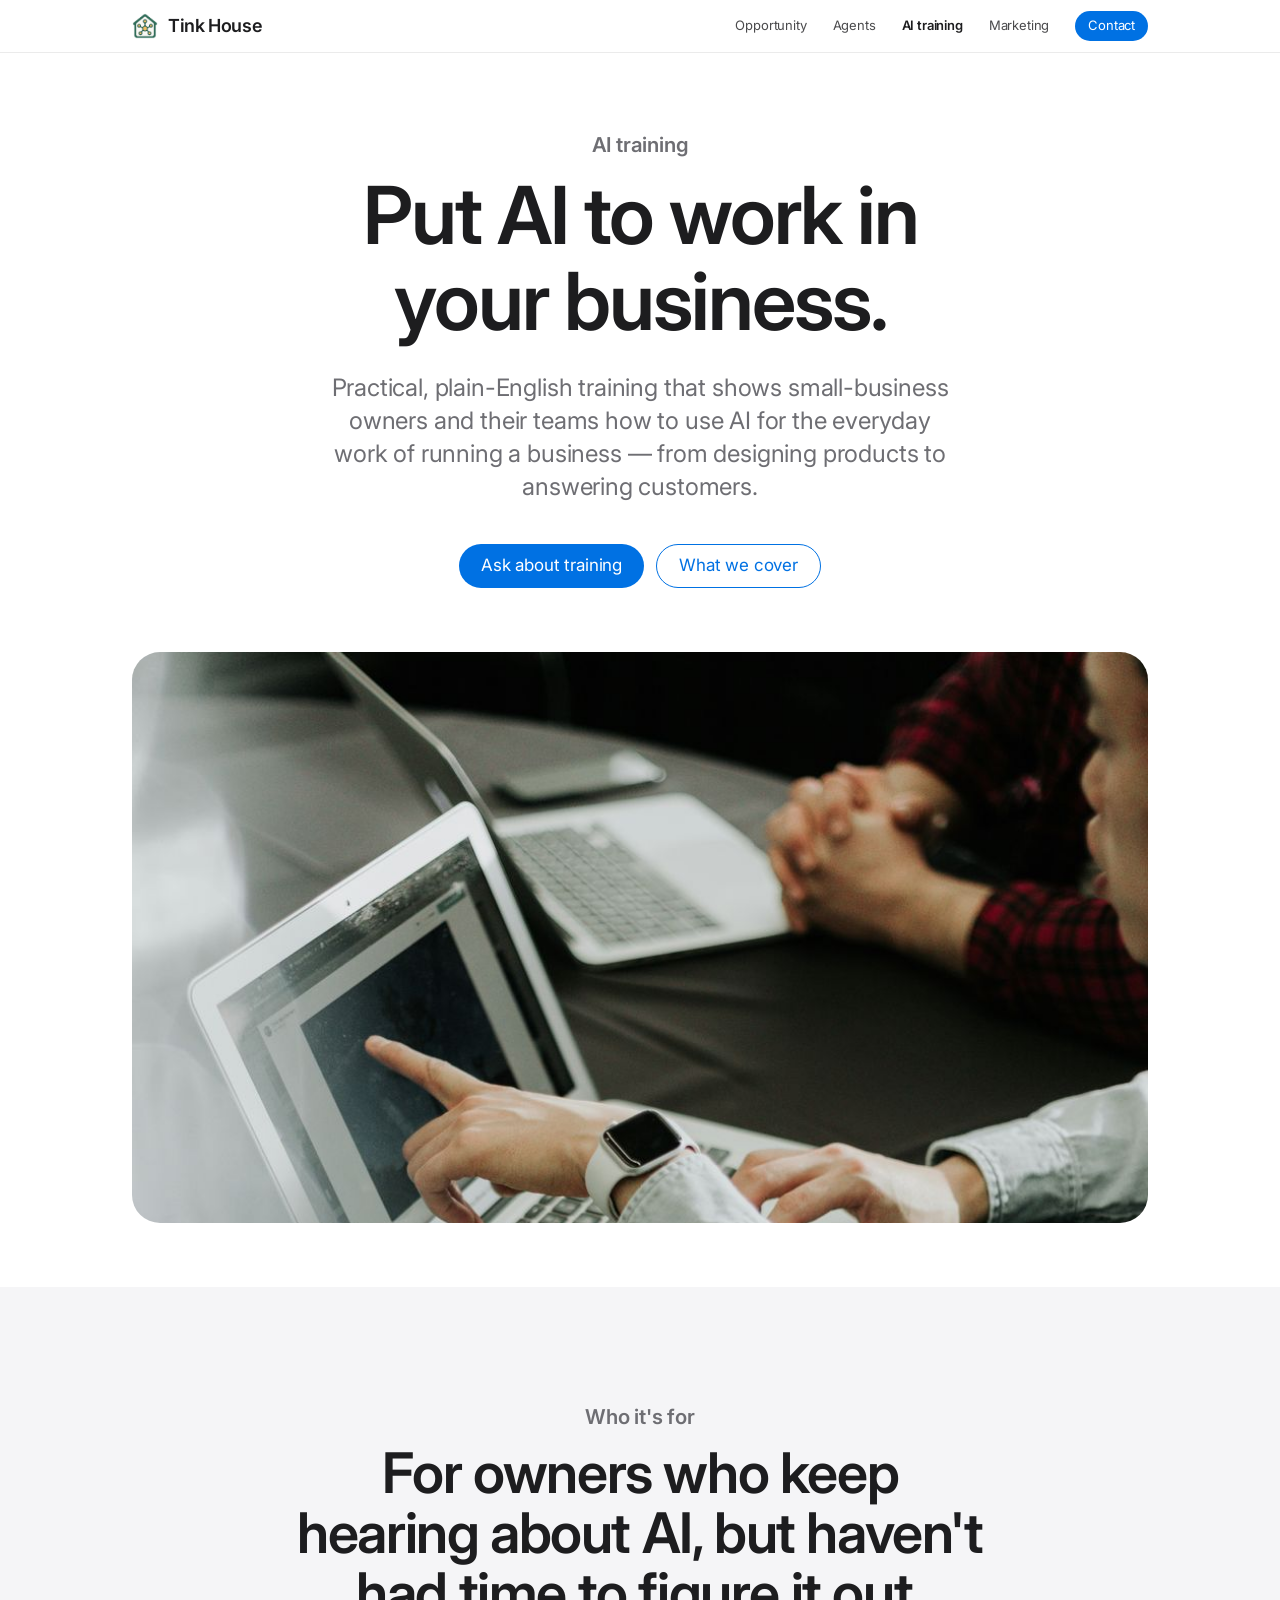
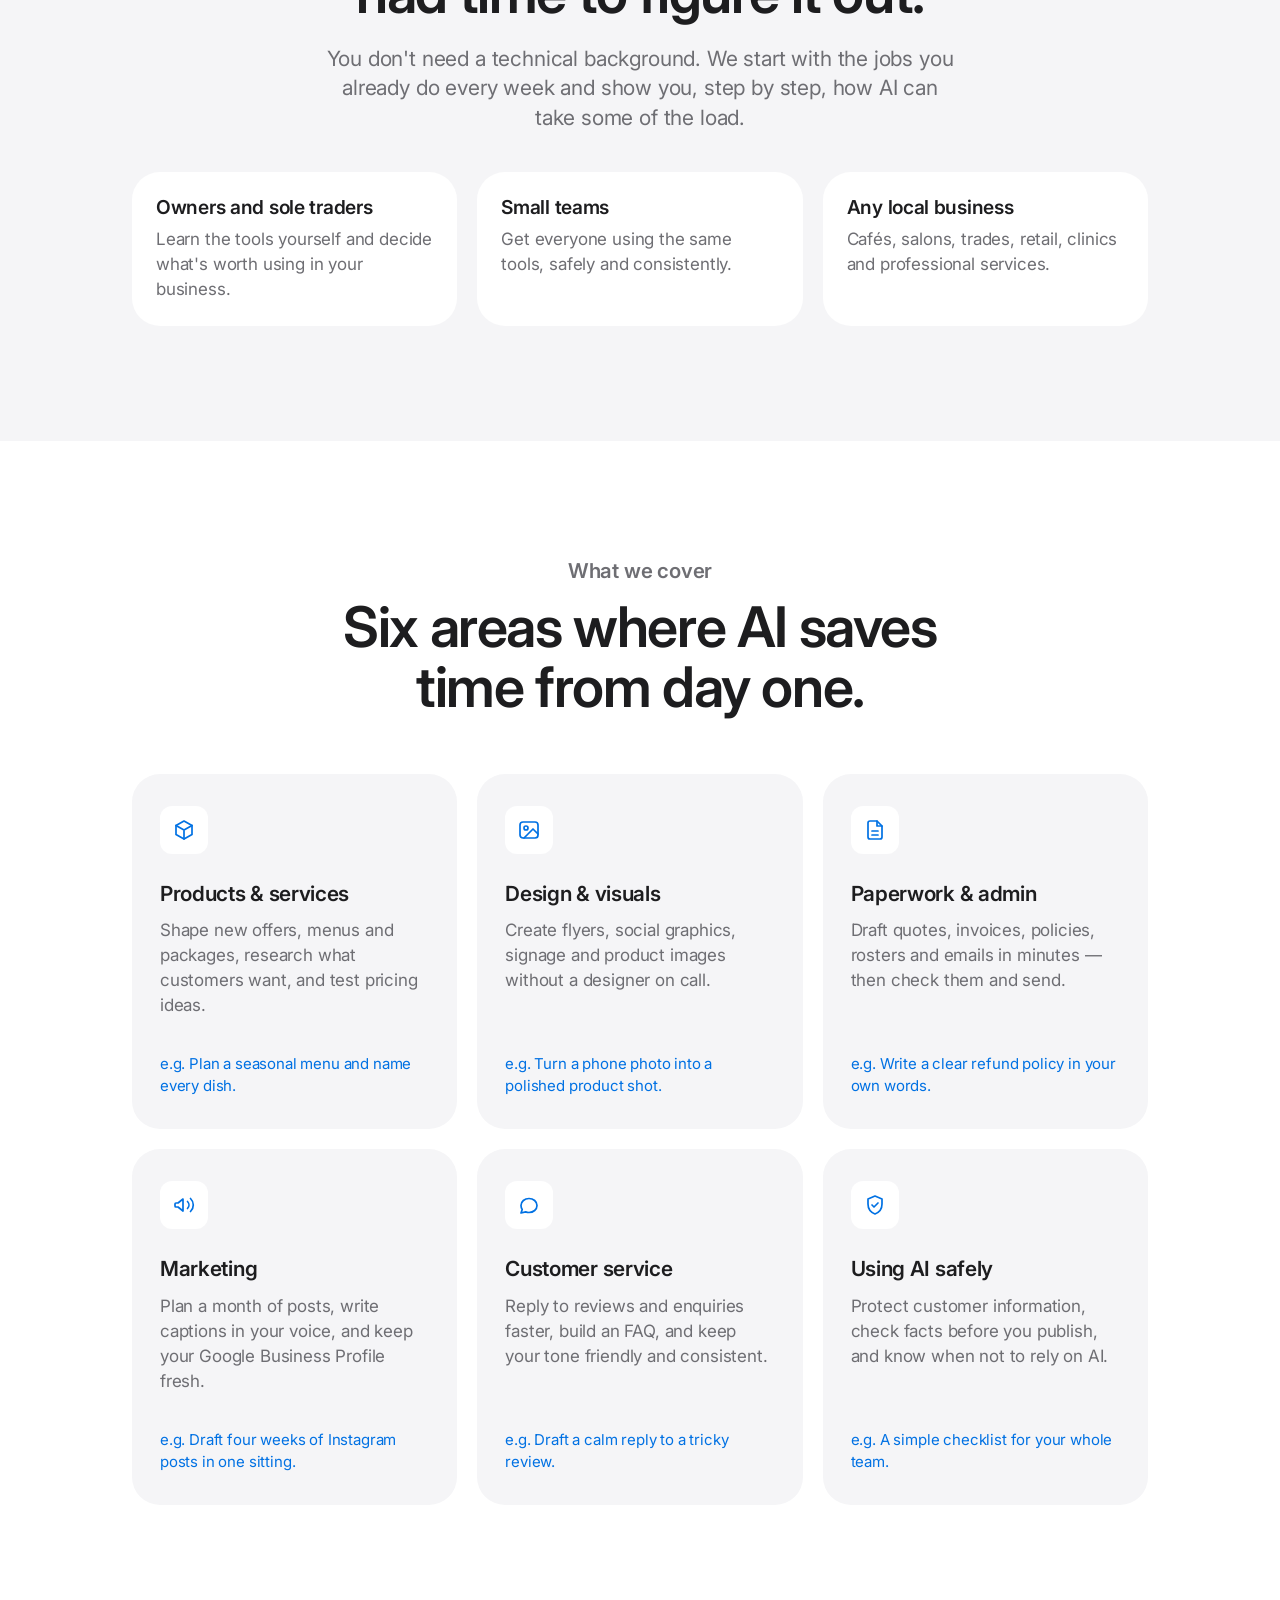
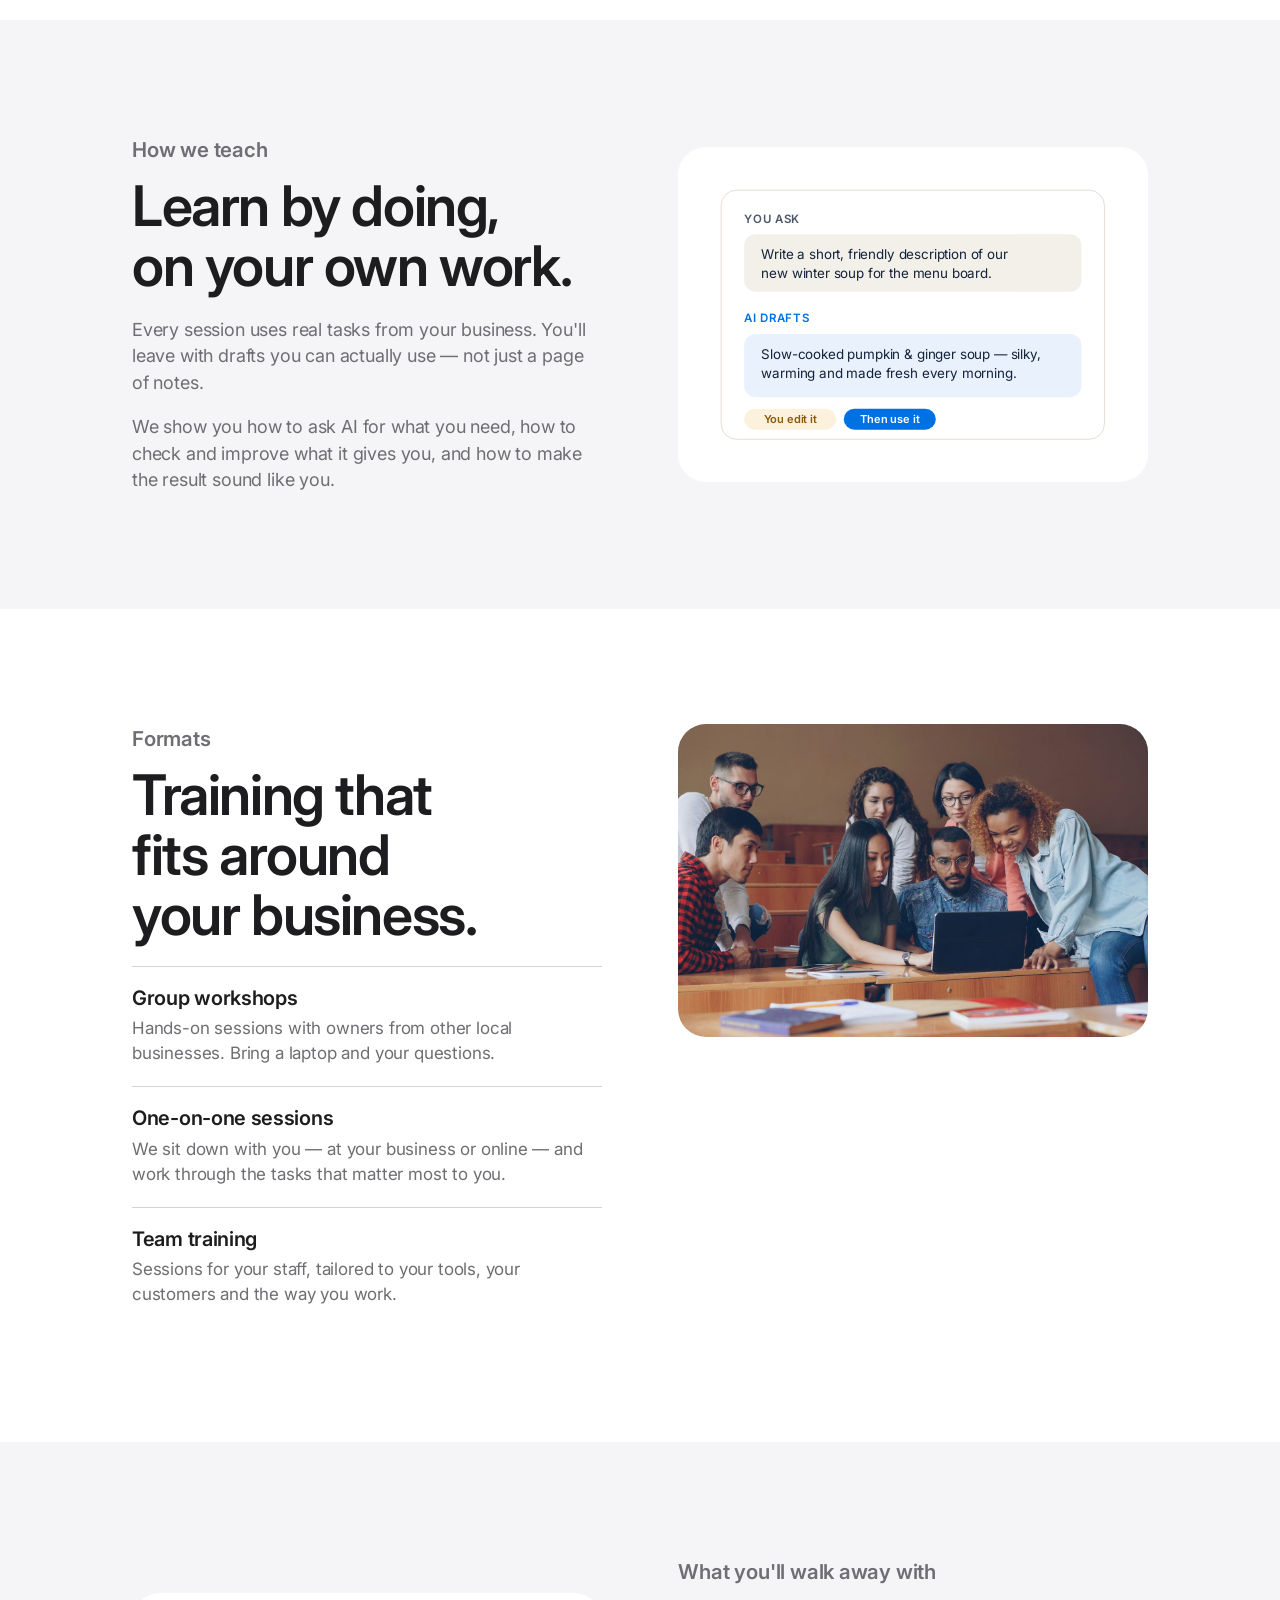
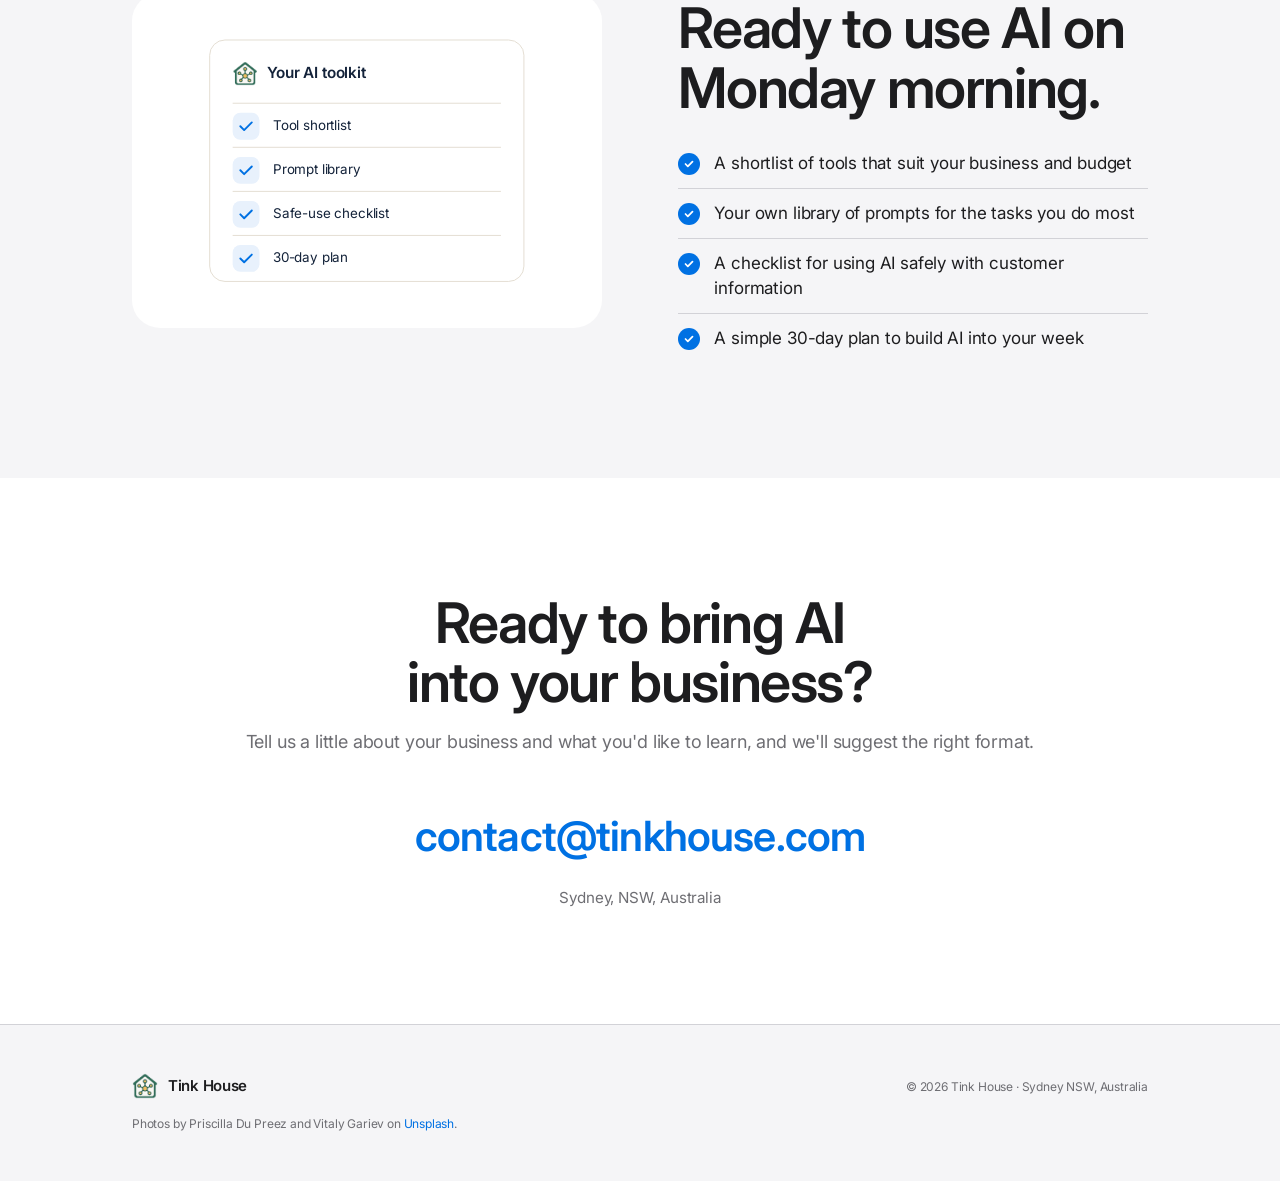
==== commit 3344654a: "Finish the Apple-style theme: blue illustrations, fonts, link preview - Recolour UI elements in the " ====
--- a/ai-training/index.html
+++ b/ai-training/index.html
@@ -24,7 +24,7 @@
   <link rel="apple-touch-icon" href="/assets/img/apple-touch-icon.png">
   <link rel="preconnect" href="https://fonts.googleapis.com">
   <link rel="preconnect" href="https://fonts.gstatic.com" crossorigin>
-  <link href="https://fonts.googleapis.com/css2?family=Fraunces:opsz,wght@9..144,400;9..144,500;9..144,600&family=Inter:wght@400;500;600&display=swap" rel="stylesheet">
+  <link href="https://fonts.googleapis.com/css2?family=Inter:wght@400;500;600&display=swap" rel="stylesheet">
   <link rel="stylesheet" href="/assets/css/style.css">
   <script src="/assets/js/main.js" defer></script>
 </head>
@@ -176,14 +176,14 @@
               <text x="62" y="92" font-size="14" fill="#14233A">Write a short, friendly description of our</text>
               <text x="62" y="112" font-size="14" fill="#14233A">new winter soup for the menu board.</text>
 
-              <text x="44" y="158" font-size="12" font-weight="600" fill="#2F6B57" letter-spacing=".06em">AI DRAFTS</text>
-              <rect x="44" y="170" width="352" height="66" rx="12" fill="#E4EEE8"/>
+              <text x="44" y="158" font-size="12" font-weight="600" fill="#0071E3" letter-spacing=".06em">AI DRAFTS</text>
+              <rect x="44" y="170" width="352" height="66" rx="12" fill="#E8F1FC"/>
               <text x="62" y="196" font-size="14" fill="#14233A">Slow-cooked pumpkin &amp; ginger soup — silky,</text>
               <text x="62" y="216" font-size="14" fill="#14233A">warming and made fresh every morning.</text>
 
               <rect x="44" y="248" width="96" height="22" rx="11" fill="#FBF1DC"/>
               <text x="92" y="263" font-size="11.5" font-weight="600" fill="#8A5A0B" text-anchor="middle">You edit it</text>
-              <rect x="148" y="248" width="96" height="22" rx="11" fill="#2F6B57"/>
+              <rect x="148" y="248" width="96" height="22" rx="11" fill="#0071E3"/>
               <text x="196" y="263" font-size="11.5" font-weight="600" fill="#fff" text-anchor="middle">Then use it</text>
             </g>
           </svg>
@@ -246,13 +246,13 @@
                 <text x="122" y="210">Safe-use checklist</text>
                 <text x="122" y="256">30-day plan</text>
               </g>
-              <g fill="#E4EEE8">
+              <g fill="#E8F1FC">
                 <rect x="80" y="100" width="28" height="28" rx="8"/>
                 <rect x="80" y="146" width="28" height="28" rx="8"/>
                 <rect x="80" y="192" width="28" height="28" rx="8"/>
                 <rect x="80" y="238" width="28" height="28" rx="8"/>
               </g>
-              <g fill="none" stroke="#2F6B57" stroke-width="2" stroke-linecap="round" stroke-linejoin="round">
+              <g fill="none" stroke="#0071E3" stroke-width="2" stroke-linecap="round" stroke-linejoin="round">
                 <path d="m88 114 4 4 8-8M88 160l4 4 8-8M88 206l4 4 8-8M88 252l4 4 8-8"/>
               </g>
             </g>
--- a/assets/css/style.css
+++ b/assets/css/style.css
@@ -15,7 +15,7 @@
   --accent-strong: #24584A;
   --accent-soft: #E4EEE8;
 
-  --font-display: "Fraunces", Georgia, "Times New Roman", serif;
+  --font-display: -apple-system, BlinkMacSystemFont, "SF Pro Display", "Inter", "Helvetica Neue", Arial, sans-serif;
   --font-body: "Inter", system-ui, -apple-system, "Segoe UI", Roboto, sans-serif;
 
   --radius: 14px;
@@ -809,3 +809,169 @@
 .sources ol { margin: 0; padding-left: 1.25em; max-width: 60rem; }
 .sources li:target { color: var(--ink); background: var(--accent-soft); border-radius: 4px; }
 .credits { margin-top: 16px; }
+
+/* ==========================================================================
+   Apple-style theme (preview)
+   Overrides the tokens and components above: system type, white / light-grey
+   section bands, blue interactive elements, centred heads, borderless rounded
+   cards. Delete this block to return to the previous look.
+   ========================================================================== */
+:root {
+  --bg: #FFFFFF;
+  --bg-alt: #F5F5F7;
+  --surface: #FFFFFF;
+  --ink: #1D1D1F;
+  --ink-soft: #6E6E73;
+  --line: #D2D2D7;
+  --accent: #0071E3;          /* interactive blue */
+  --accent-strong: #0077ED;
+  --accent-soft: #F5F5F7;
+
+  --font-display: -apple-system, BlinkMacSystemFont, "SF Pro Display", "Inter", "Helvetica Neue", Arial, sans-serif;
+  --font-body: -apple-system, BlinkMacSystemFont, "SF Pro Text", "Inter", "Helvetica Neue", Arial, sans-serif;
+
+  --radius: 18px;
+  --container: 1080px;
+  --section-y: clamp(64px, 9vw, 120px);
+}
+
+body { font-size: 1.0625rem; line-height: 1.47; letter-spacing: -0.01em; }
+h1, h2, h3 { font-weight: 600; letter-spacing: -0.025em; line-height: 1.07; }
+h1 { font-size: clamp(2.75rem, 6.4vw, 5rem); }
+h2 { font-size: clamp(2rem, 4.6vw, 3.5rem); }
+h3 { letter-spacing: -0.015em; line-height: 1.17; }
+a { color: var(--accent); text-decoration: none; }
+a:hover { color: var(--accent); text-decoration: underline; }
+
+/* Header: thin translucent bar, small links, blue pill CTA */
+.site-header {
+  background: rgba(255, 255, 255, .72);
+  backdrop-filter: saturate(180%) blur(20px);
+  -webkit-backdrop-filter: saturate(180%) blur(20px);
+  border-bottom: 1px solid rgba(0, 0, 0, .08);
+}
+.header-inner { min-height: 52px; }
+.brand { font-family: var(--font-display); font-weight: 600; font-size: 1.125rem; letter-spacing: -0.02em; }
+.brand img { width: 26px; height: 26px; }
+.site-nav { gap: 26px; }
+.site-nav a { font-size: 0.8125rem; font-weight: 400; color: rgba(29, 29, 31, .8); }
+.site-nav a:hover { color: var(--ink); text-decoration: none; }
+.site-nav a[aria-current="page"] { color: var(--ink); text-decoration: none; font-weight: 600; }
+.site-nav .nav-cta { padding: 5px 13px; border: 0; background: var(--accent); color: #fff; }
+.site-nav .nav-cta:hover { background: var(--accent-strong); color: #fff; }
+@media (max-width: 760px) {
+  .site-nav { background: rgba(255, 255, 255, .96); }
+  .site-nav a { font-size: 1.0625rem; color: var(--ink); }
+  .site-nav .nav-cta { padding: 12px; }
+}
+
+/* Buttons: blue pill + outlined blue pill */
+.btn { min-height: 44px; padding: 0 22px; border-radius: 980px; font-weight: 400; font-size: 1.0625rem; }
+.btn:hover { text-decoration: none; }
+.btn-primary { background: var(--accent); color: #fff; }
+.btn-primary:hover { background: var(--accent-strong); color: #fff; }
+.btn-ghost { color: var(--accent); border: 1px solid var(--accent); }
+.btn-ghost:hover { background: var(--accent); color: #fff; border-color: var(--accent); }
+
+/* Hero: centred copy, wide photo underneath */
+.hero { padding-block: clamp(40px, 6vw, 80px) clamp(40px, 5vw, 64px); text-align: center; }
+.hero-grid { grid-template-columns: 1fr; justify-items: center; gap: clamp(40px, 5vw, 64px); }
+.hero h1 { max-width: 16ch; margin-inline: auto; font-size: clamp(2.75rem, 6.4vw, 5rem); }
+.lede { margin-inline: auto; max-width: 40rem; font-size: clamp(1.1875rem, 1.9vw, 1.5rem); line-height: 1.38; color: var(--ink-soft); }
+.hero .actions { justify-content: center; }
+.hero .eyebrow { margin-inline: auto; }
+.hero-photo { width: 100%; }
+.hero-photo img { aspect-ratio: 16 / 9; border-radius: 28px; object-position: 50% 8%; }
+.hero-photo img[src*="florist"] { object-position: 50% 75%; }
+@media (max-width: 860px) {
+  .hero-photo img { aspect-ratio: 4 / 3; }
+}
+@media (max-width: 600px) {
+  .hero h1 { max-width: none; font-size: clamp(2.4rem, 10vw, 3rem); }
+}
+
+.badge { border: 0; background: var(--bg-alt); color: var(--ink); font-weight: 500; }
+.badge .dot { background: #34C759; box-shadow: 0 0 0 4px rgba(52, 199, 89, .18); }
+
+/* Section heads: centred, Apple-like eyebrow */
+.eyebrow {
+  margin-bottom: 12px;
+  font-size: clamp(1.0625rem, 1.6vw, 1.3125rem);
+  font-weight: 600;
+  letter-spacing: -0.01em;
+  text-transform: none;
+  color: var(--ink-soft);
+}
+.section > .container > .eyebrow,
+.section > .container > h2,
+.section > .container > .section-intro,
+.section > .container > .footnote,
+.stage > * {
+  text-align: center;
+  margin-inline: auto;
+}
+.section > .container > h2 { max-width: 20ch; }
+.section-intro { font-size: clamp(1.1875rem, 1.8vw, 1.3125rem); line-height: 1.4; color: var(--ink-soft); }
+.split-text, .stage p:not(.eyebrow) { color: var(--ink-soft); }
+
+/* Photos and illustration panels */
+.photo img, .hero-photo img { border-radius: 28px; }
+.illus { border-radius: 28px; background: var(--bg-alt); border: 0; }
+.section-alt .illus { background: var(--surface); border: 0; }
+
+/* Channels strip */
+.channels { background: var(--bg); border-color: rgba(0, 0, 0, .08); }
+.channels-label { color: var(--ink-soft); }
+
+/* Stats as rounded tiles */
+.stats { border-top: 0; gap: 20px; }
+.stat, .stat + .stat { padding: 32px; border: 0; border-radius: 28px; background: var(--bg-alt); }
+.stat dd { font-family: var(--font-display); font-weight: 600; letter-spacing: -0.04em; }
+@media (max-width: 760px) {
+  .stat + .stat { border-top: 0; }
+}
+
+/* Problem list: lighter rules */
+.problem-list li { border-top-color: var(--line); }
+.problem-list li::before { color: var(--accent); }
+
+/* Cards: borderless, rounded, white on grey / grey on white */
+.card, .mini-tiles li, .offer { border: 0; border-radius: 28px; }
+.section:not(.section-alt) .card,
+.section:not(.section-alt) .mini-tiles li,
+.section:not(.section-alt) .offer { background: var(--bg-alt); }
+.card-icon { background: var(--surface); color: var(--accent); border-radius: 12px; }
+.section-alt .card-icon { background: var(--bg-alt); }
+.card-tag { letter-spacing: 0; text-transform: none; font-size: 0.8125rem; color: #BF4800; }
+.card-example { font-style: normal; color: var(--accent) !important; }
+.offer-featured { box-shadow: 0 0 0 2px var(--accent) inset; }
+
+.compare { border: 0; border-radius: 28px; background: var(--bg-alt); }
+.compare-now { background: var(--ink); }
+
+.why-card { background: var(--surface); border-radius: 28px; }
+.why-visual { background: var(--bg-alt); border: 0; border-radius: 18px; }
+
+.service-card { border: 0; border-radius: 28px; background: var(--bg-alt); }
+.service-card:hover { border-color: transparent; box-shadow: 0 8px 30px rgba(0, 0, 0, .08); text-decoration: none; }
+.service-link { color: var(--accent); }
+
+.checklist li { border-top-color: var(--line); }
+.steps li::before { background: var(--bg-alt); }
+
+/* Contact */
+.contact h2 { max-width: 18ch; }
+.contact-email {
+  font-family: var(--font-display);
+  font-weight: 600;
+  letter-spacing: -0.02em;
+  color: var(--accent);
+  text-decoration: none;
+}
+.contact-email:hover { color: var(--accent); text-decoration: underline; }
+
+/* Footer: small grey type on light grey */
+.site-footer { background: var(--bg-alt); border-top: 1px solid var(--line); font-size: 0.75rem; color: var(--ink-soft); }
+.site-footer .brand { font-size: 0.9375rem; }
+.sources { border-top-color: var(--line); }
+.sources h2 { font-size: 0.75rem; letter-spacing: 0; text-transform: none; color: var(--ink); }
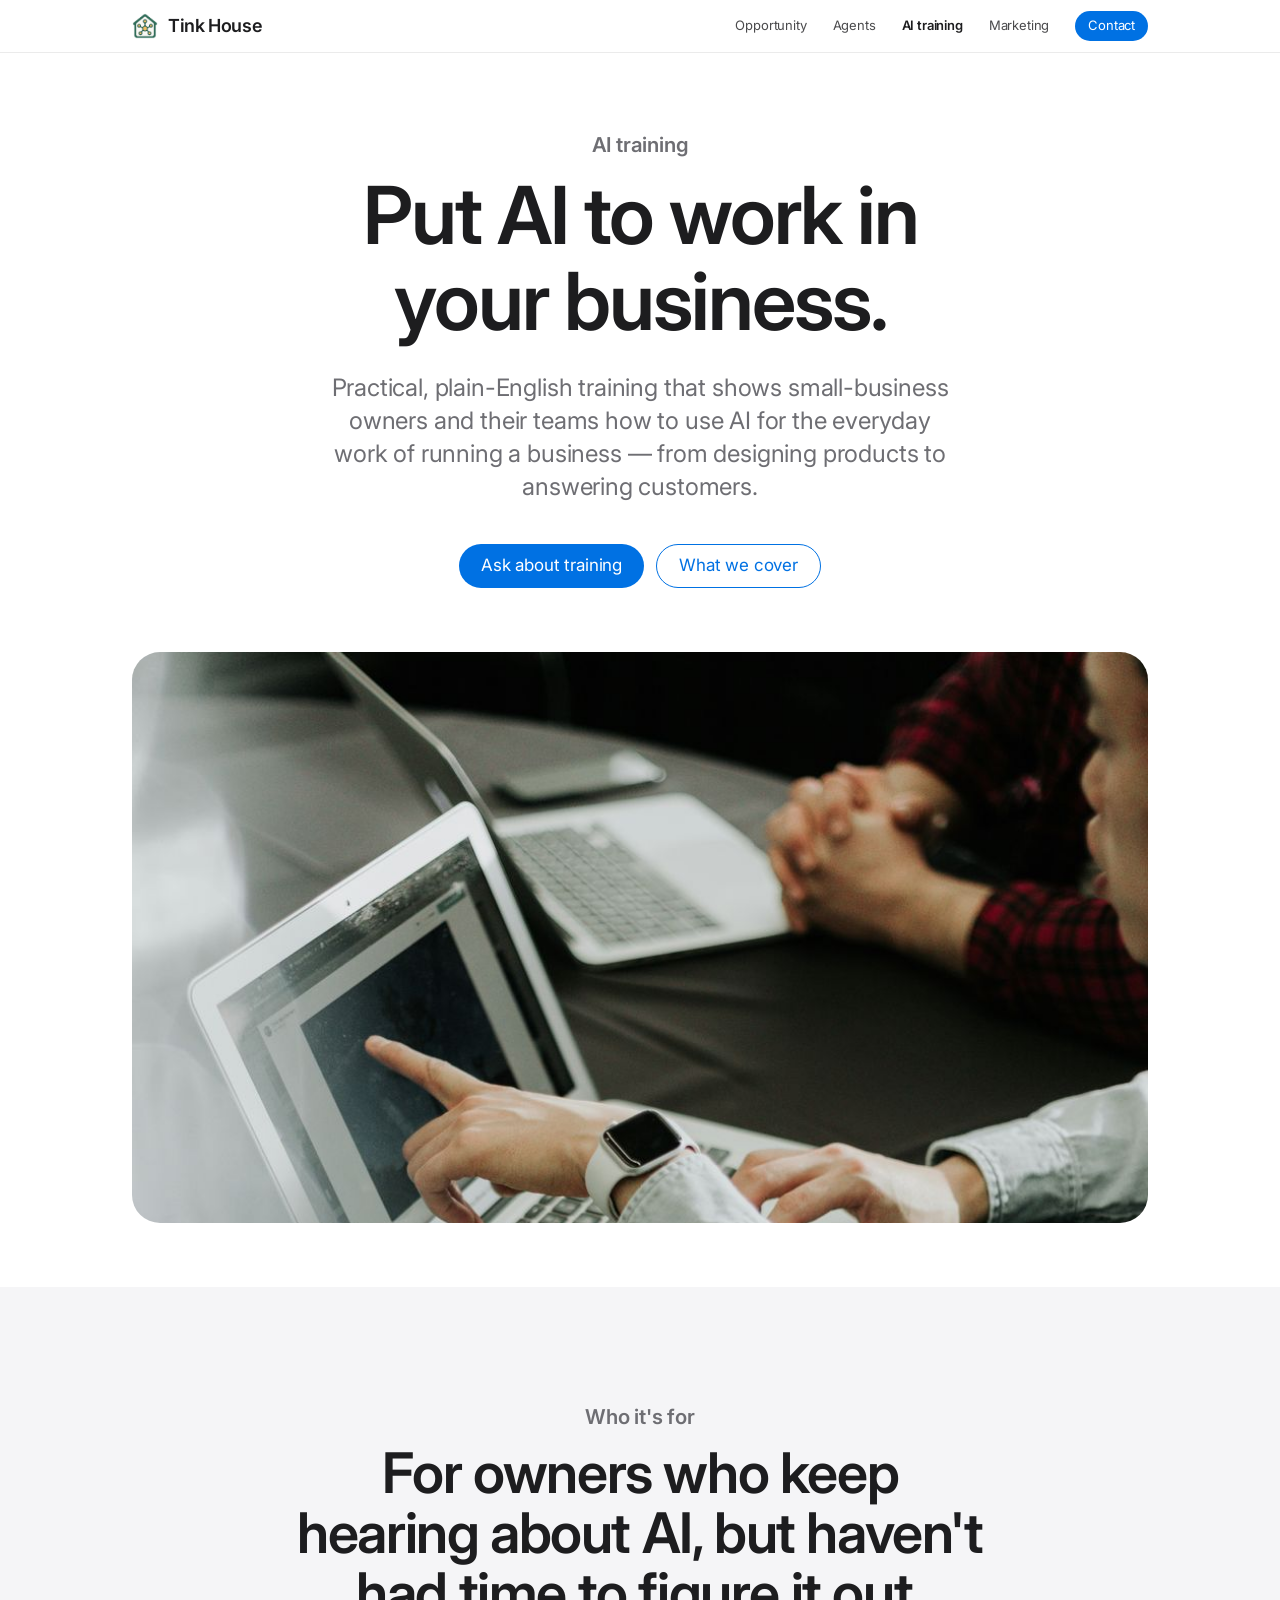
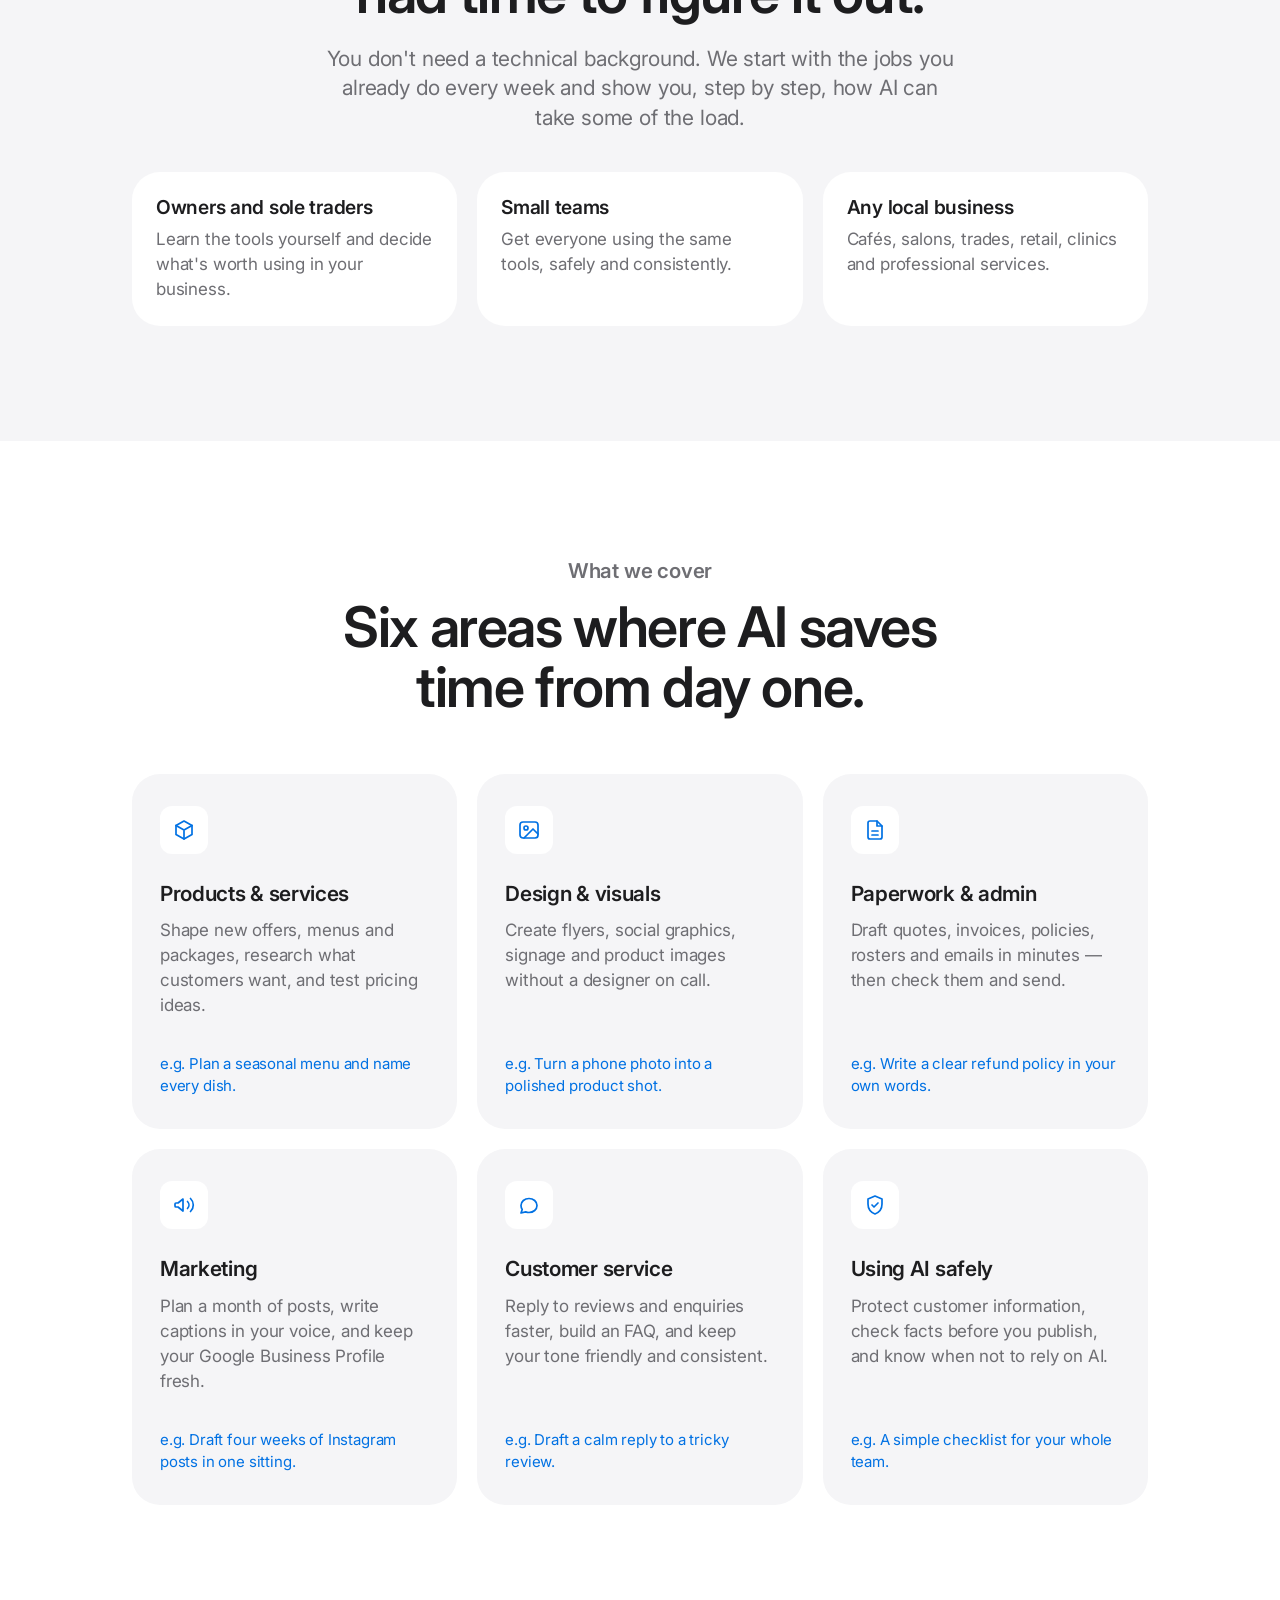
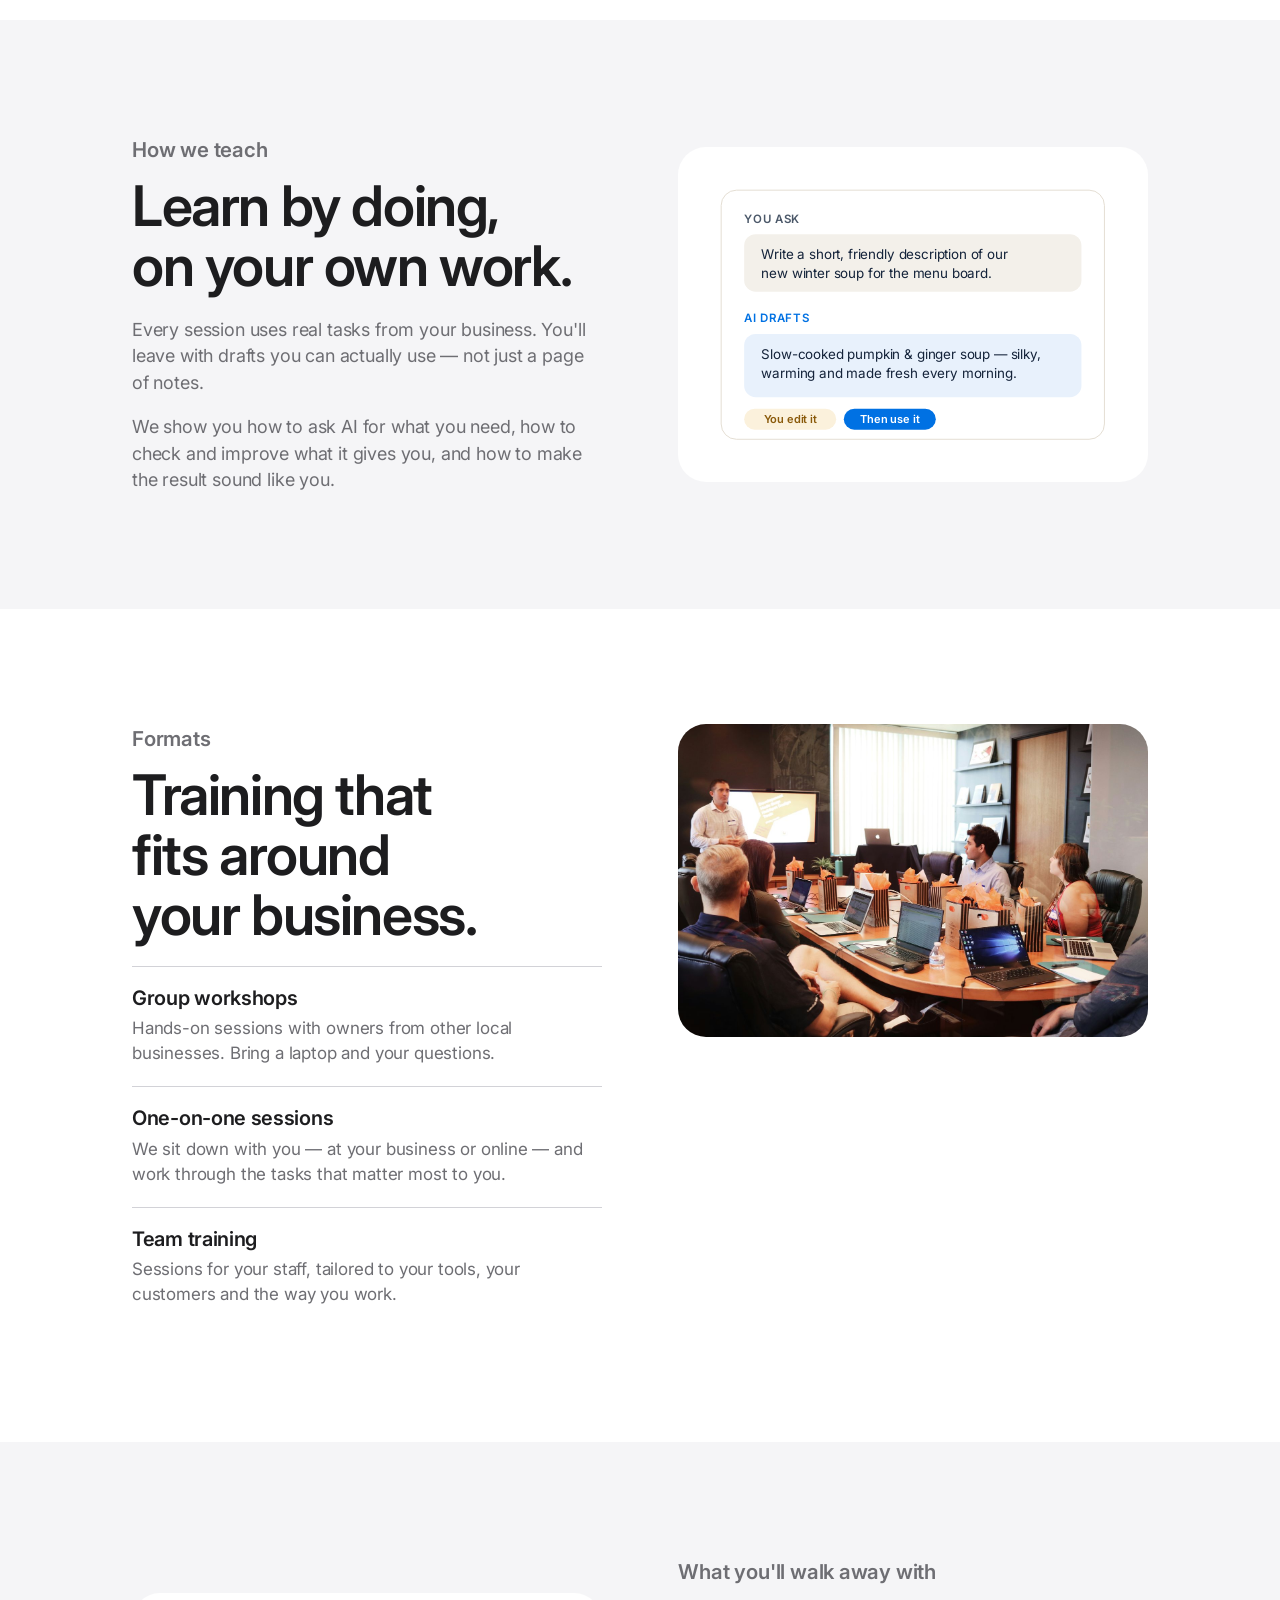
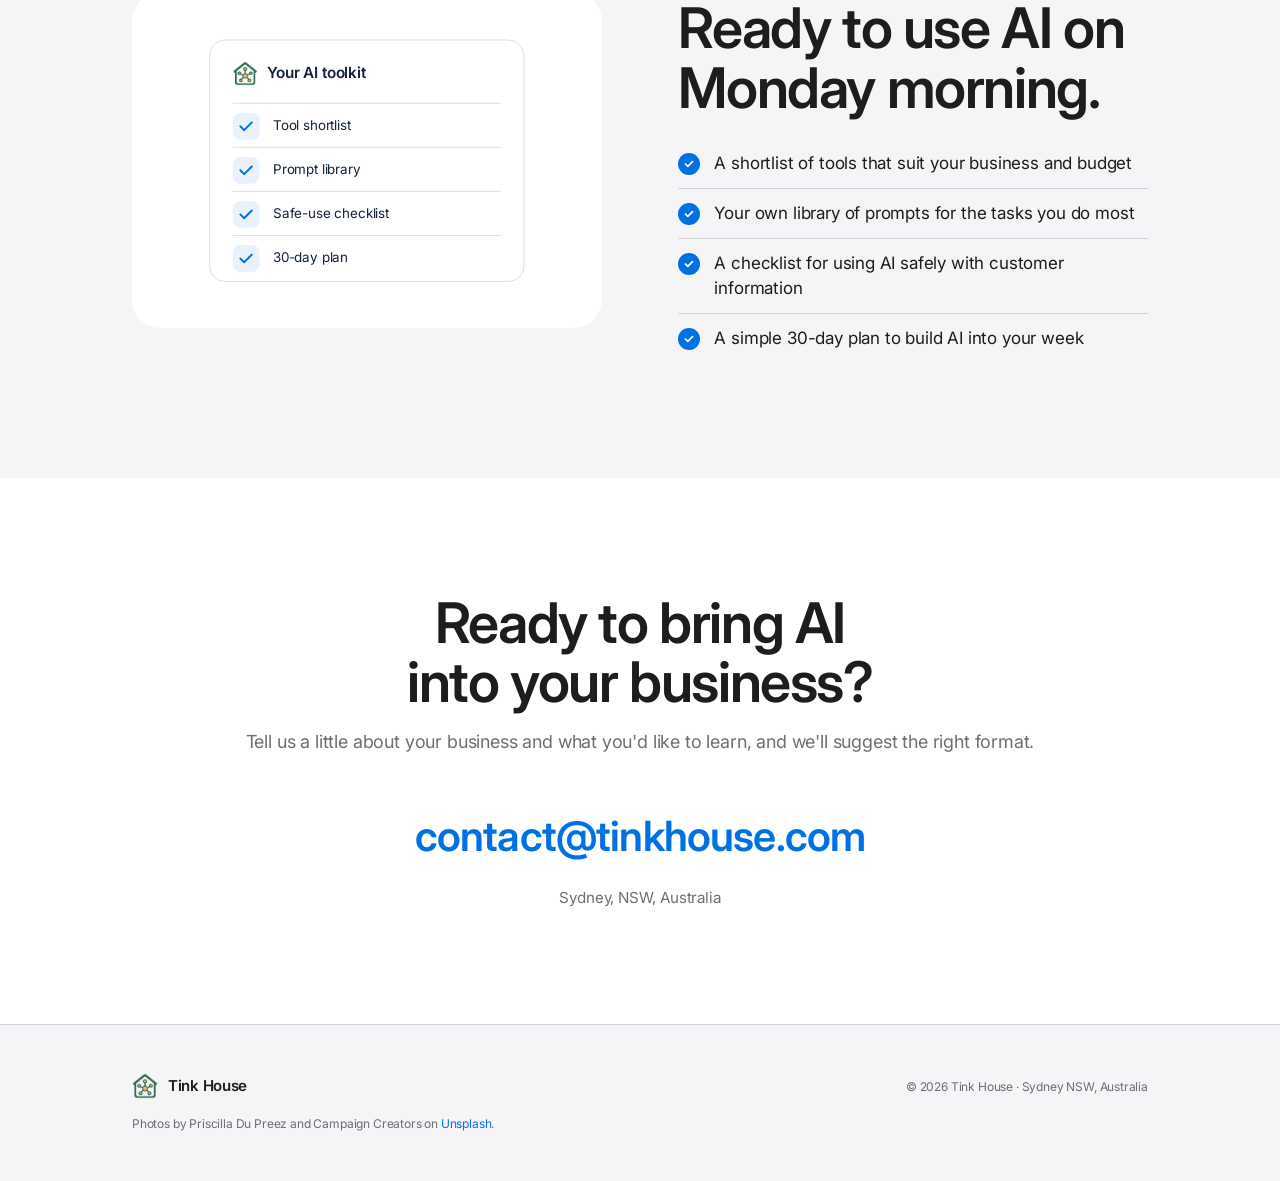
==== commit ae1bc2cc: "Use a small-group workshop photo on the AI training page Co-Authored-By: Claude Opus 5.5 <noreply@an" ====
--- a/ai-training/index.html
+++ b/ai-training/index.html
@@ -214,7 +214,7 @@
             </ul>
           </div>
           <figure class="photo">
-            <img src="/assets/img/photos/training-workshop.jpg" alt="A small group gathered around a laptop during a hands-on workshop" width="1400" height="933" loading="lazy">
+            <img src="/assets/img/photos/training-workshop.jpg" alt="A presenter leading a hands-on workshop for a small group with laptops around a table" width="1400" height="933" loading="lazy">
           </figure>
         </div>
       </div>
@@ -281,7 +281,7 @@
         </a>
         <p>&copy; <span data-year>2026</span> Tink House · Sydney NSW, Australia</p>
       </div>
-      <p class="credits">Photos by Priscilla Du Preez and Vitaly Gariev on <a href="https://unsplash.com" rel="noopener">Unsplash</a>.</p>
+      <p class="credits">Photos by Priscilla Du Preez and Campaign Creators on <a href="https://unsplash.com" rel="noopener">Unsplash</a>.</p>
     </div>
   </footer>
 </body>
